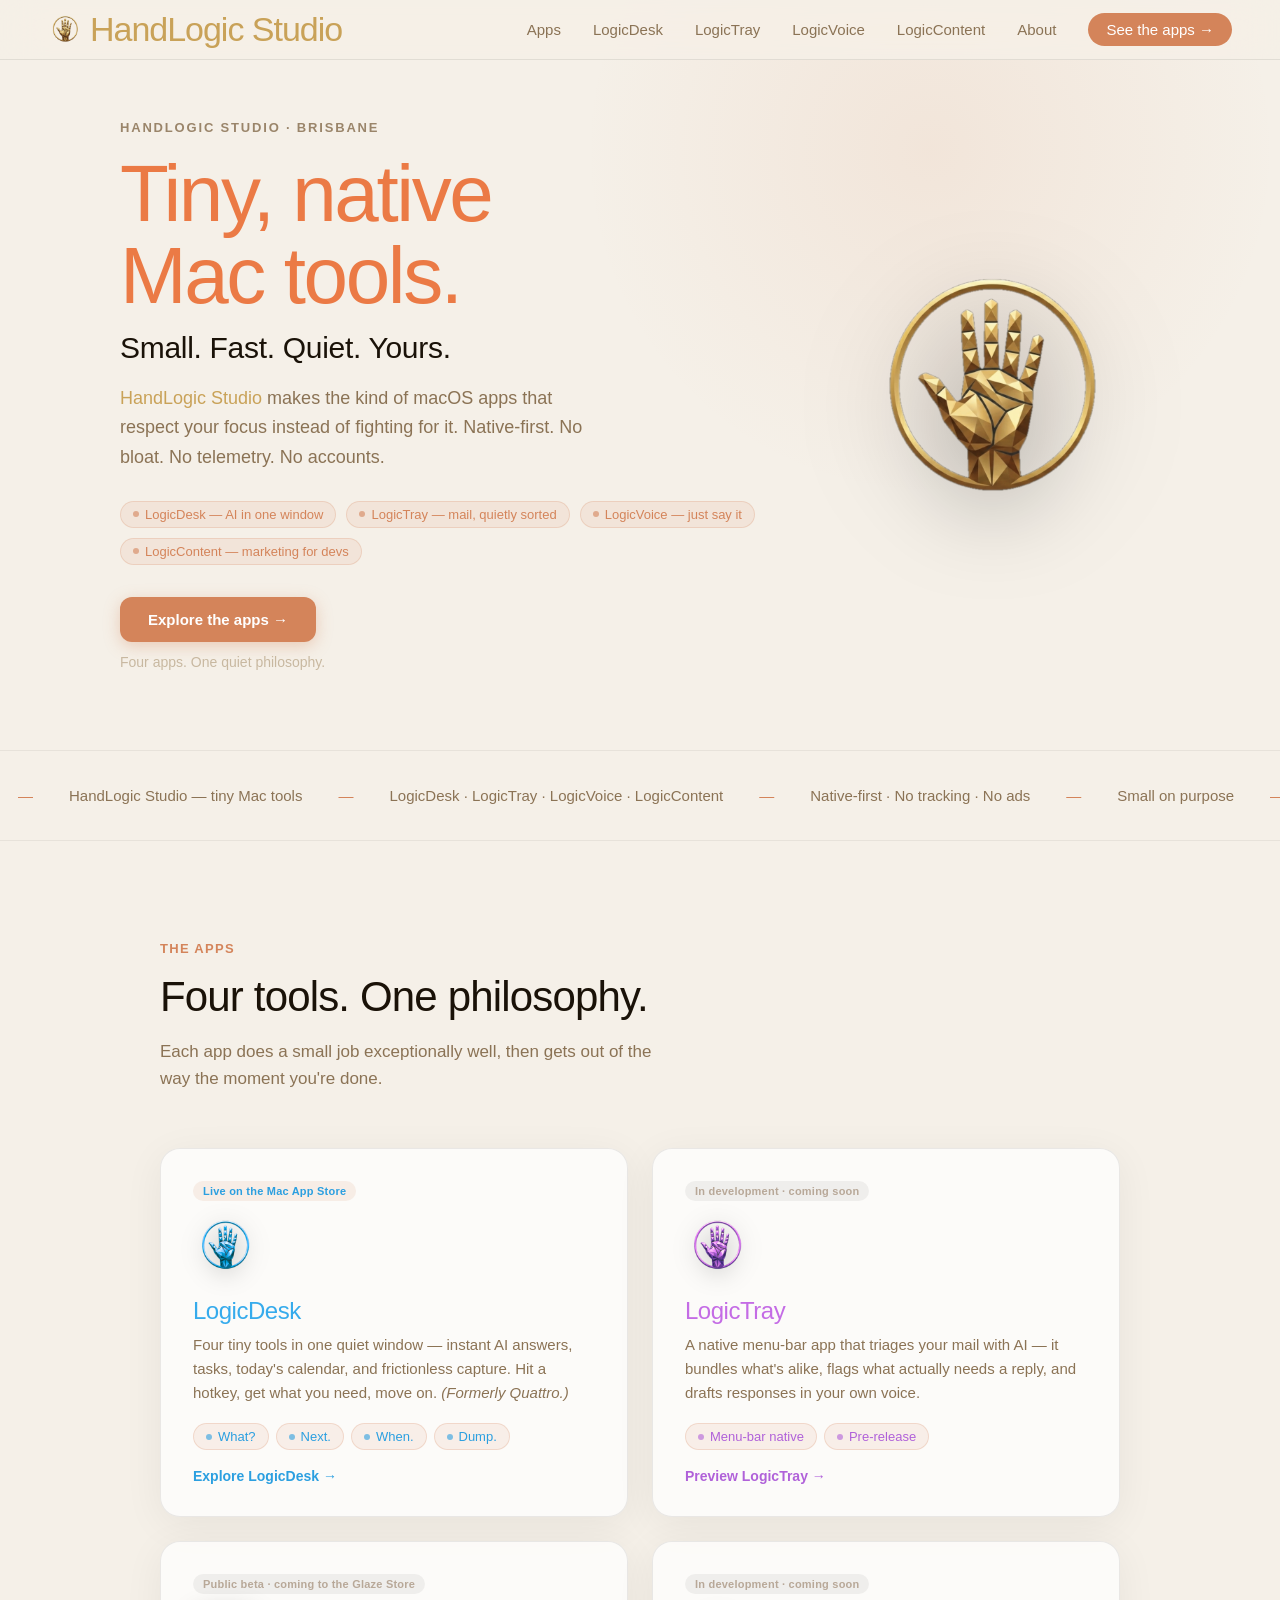
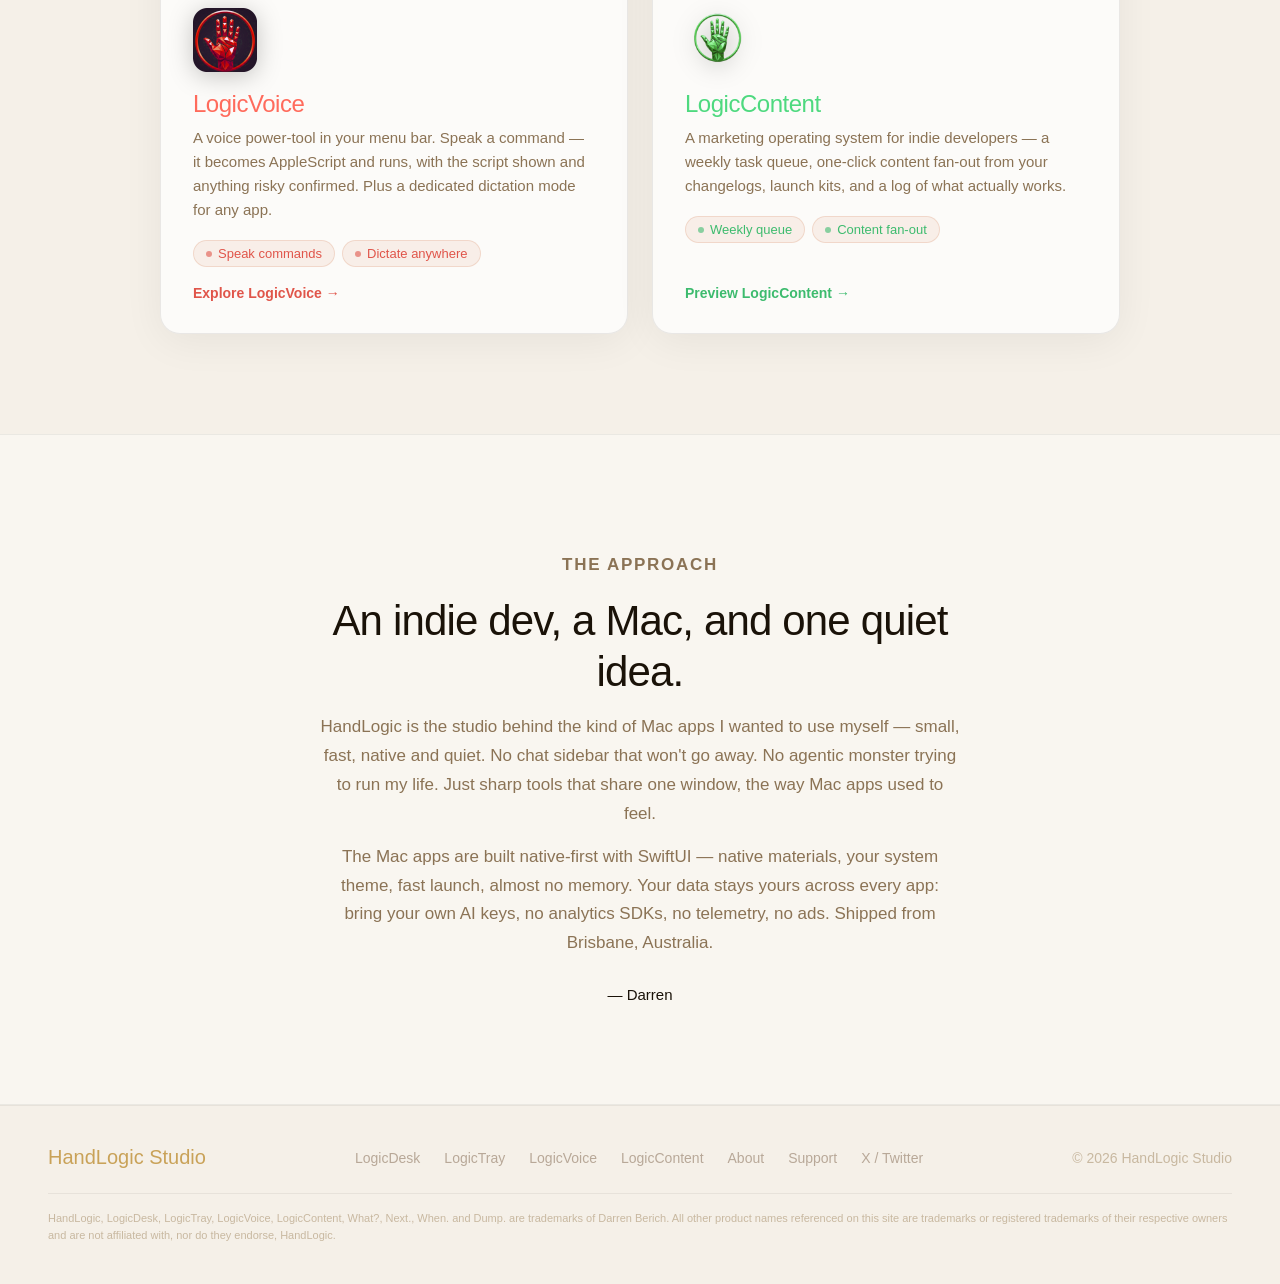
==== index.html @ b55beb1c "HandLogic site: four-app family (Desk, Tray, Voice, Content), OG images, GH Pages deploy files Based" ====
<!DOCTYPE html>
<html lang="en">
<head>
  <meta charset="UTF-8" />
  <meta name="viewport" content="width=device-width, initial-scale=1.0" />
  <title>HandLogic Studio — Tiny, native Mac tools that stay out of your way</title>
  <meta name="description" content="HandLogic Studio builds small, fast macOS tools. LogicDesk — instant AI answers, tasks, calendar and capture in one quiet window. LogicTray — AI mail triage in the menu bar. LogicVoice — voice control + dictation. LogicContent — marketing for indie devs. Made by an indie dev in Brisbane." />
  <meta property="og:type" content="website" />
  <meta property="og:title" content="HandLogic Studio — Tiny, native Mac tools" />
  <meta property="og:description" content="Small, fast macOS tools. LogicDesk, LogicTray, LogicVoice and LogicContent. Made by an indie dev in Brisbane." />
  <meta property="og:url" content="https://handlogic.io" />
  <meta property="og:image" content="https://handlogic.io/og.png" />
  <link rel="canonical" href="https://handlogic.io" />
  <link rel="icon" href="icons/handlogic-hand.png" />
  <link rel="stylesheet" href="handlogic.css" />
</head>
<body>

  <!-- ─── Nav ─────────────────────────────────────────────── -->
  <nav>
    <a href="index.html" class="nav-logo" style="font-weight:300;color:#C9A258;">
      <img src="icons/handlogic-hand.png" alt="" width="34" height="34" style="display:block;flex-shrink:0;" />
      HandLogic Studio
    </a>
    <ul class="nav-links">
      <li><a href="#apps">Apps</a></li>
      <li><a href="logicdesk.html">LogicDesk</a></li>
      <li><a href="logictray.html">LogicTray</a></li>
      <li><a href="logicvoice.html">LogicVoice</a></li>
      <li><a href="logiccontent.html">LogicContent</a></li>
      <li><a href="#about">About</a></li>
      <li><a href="#apps" class="nav-cta">See the apps →</a></li>
    </ul>
  </nav>

  <!-- ─── Hero ─────────────────────────────────────────────── -->
  <section class="hero">
    <div class="hero-inner">
      <div class="hero-text">
        <p class="hero-eyebrow">HandLogic Studio · Brisbane</p>
        <h1>Tiny, native<br/>Mac tools.</h1>
        <p class="hero-sub">Small. Fast. Quiet. Yours.</p>
        <p class="hero-desc"><strong style="font-weight:500;color:#C9A258">HandLogic Studio</strong> makes the kind of macOS apps that respect your focus instead of fighting for it. Native-first. No bloat. No telemetry. No accounts.</p>

        <div class="hero-tools">
          <span class="tool-pill"><span class="tool-pill-dot"></span>LogicDesk — AI in one window</span>
          <span class="tool-pill"><span class="tool-pill-dot"></span>LogicTray — mail, quietly sorted</span>
          <span class="tool-pill"><span class="tool-pill-dot"></span>LogicVoice — just say it</span>
          <span class="tool-pill"><span class="tool-pill-dot"></span>LogicContent — marketing for devs</span>
        </div>

        <div class="hero-actions">
          <a href="#apps" class="btn-primary">Explore the apps →</a>
        </div>
        <p class="price-note">Four apps. One quiet philosophy.</p>
      </div>

      <div class="hero-right">
        <img src="icons/handlogic-hand.png" alt="HandLogic mark" class="hero-mark" />
      </div>
    </div>
  </section>

  <!-- ─── Tagline Strip ─────────────────────────────────────── -->
  <div class="tagline-strip">
    <div class="tagline-track" id="tagline-track"></div>
  </div>

  <!-- ─── Apps ──────────────────────────────────────────────── -->
  <section id="apps">
    <div class="container">
      <p class="section-label fade-up">The apps</p>
      <h2 class="section-heading fade-up">Four tools. One philosophy.</h2>
      <p class="section-sub fade-up">Each app does a small job exceptionally well, then gets out of the way the moment you're done.</p>

      <div class="apps-grid fade-up">

        <a href="logicdesk.html" class="app-card" style="--accent:#2B9FE0;--accent-hover:#1E86C8;--accent-bright:#36ABEC;">
          <span class="app-status">Live on the Mac App Store</span>
          <img src="icons/logicdesk-hand.png" alt="LogicDesk" class="app-ico" />
          <h3>LogicDesk</h3>
          <p>Four tiny tools in one quiet window — instant AI answers, tasks, today's calendar, and frictionless capture. Hit a hotkey, get what you need, move on. <em>(Formerly Quattro.)</em></p>
          <div class="app-tools">
            <span class="tool-pill"><span class="tool-pill-dot"></span>What?</span>
            <span class="tool-pill"><span class="tool-pill-dot"></span>Next.</span>
            <span class="tool-pill"><span class="tool-pill-dot"></span>When.</span>
            <span class="tool-pill"><span class="tool-pill-dot"></span>Dump.</span>
          </div>
          <span class="app-go">Explore LogicDesk →</span>
        </a>

        <a href="logictray.html" class="app-card" style="--accent:#B061D9;--accent-hover:#9A4FC0;--accent-bright:#C46CE5;">
          <span class="app-status soon">In development · coming soon</span>
          <img src="icons/logictray-hand.png" alt="LogicTray" class="app-ico" />
          <h3>LogicTray</h3>
          <p>A native menu-bar app that triages your mail with AI — it bundles what's alike, flags what actually needs a reply, and drafts responses in your own voice.</p>
          <div class="app-tools">
            <span class="tool-pill"><span class="tool-pill-dot"></span>Menu-bar native</span>
            <span class="tool-pill"><span class="tool-pill-dot"></span>Pre-release</span>
          </div>
          <span class="app-go">Preview LogicTray →</span>
        </a>

        <a href="logicvoice.html" class="app-card" style="--accent:#E0554A;--accent-hover:#C0392E;--accent-bright:#FF6B5C;">
          <span class="app-status soon">Public beta · coming to the Glaze Store</span>
          <img src="icons/logicvoice-hand.png" alt="LogicVoice" class="app-ico" />
          <h3>LogicVoice</h3>
          <p>A voice power-tool in your menu bar. Speak a command — it becomes AppleScript and runs, with the script shown and anything risky confirmed. Plus a dedicated dictation mode for any app.</p>
          <div class="app-tools">
            <span class="tool-pill"><span class="tool-pill-dot"></span>Speak commands</span>
            <span class="tool-pill"><span class="tool-pill-dot"></span>Dictate anywhere</span>
          </div>
          <span class="app-go">Explore LogicVoice →</span>
        </a>

        <a href="logiccontent.html" class="app-card" style="--accent:#3DBB6E;--accent-hover:#2FA05C;--accent-bright:#4ED97F;">
          <span class="app-status soon">In development · coming soon</span>
          <img src="icons/logiccontent-hand.png" alt="LogicContent" class="app-ico" />
          <h3>LogicContent</h3>
          <p>A marketing operating system for indie developers — a weekly task queue, one-click content fan-out from your changelogs, launch kits, and a log of what actually works.</p>
          <div class="app-tools">
            <span class="tool-pill"><span class="tool-pill-dot"></span>Weekly queue</span>
            <span class="tool-pill"><span class="tool-pill-dot"></span>Content fan-out</span>
          </div>
          <span class="app-go">Preview LogicContent →</span>
        </a>

      </div>
    </div>
  </section>

  <!-- ─── About ──────────────────────────────────────────────── -->
  <section class="about-section" id="about">
    <div class="container">
      <div class="about-inner">
        <p class="section-label fade-up">The approach</p>
        <h2 class="section-heading fade-up">An indie dev, a Mac, and one quiet idea.</h2>
        <p class="fade-up">HandLogic is the studio behind the kind of Mac apps I wanted to use myself — small, fast, native and quiet. No chat sidebar that won't go away. No agentic monster trying to run my life. Just sharp tools that share one window, the way Mac apps used to feel.</p>
        <p class="fade-up">The Mac apps are built native-first with SwiftUI — native materials, your system theme, fast launch, almost no memory. Your data stays yours across every app: bring your own AI keys, no analytics SDKs, no telemetry, no ads. Shipped from Brisbane, Australia.</p>
        <div class="about-signature fade-up"><span>— Darren</span></div>
      </div>
    </div>
  </section>

  <!-- ─── Footer ─────────────────────────────────────────────── -->
  <footer>
    <a href="index.html" class="footer-logo" style="color:#C9A258;">HandLogic Studio</a>
    <ul class="footer-links">
      <li><a href="logicdesk.html">LogicDesk</a></li>
      <li><a href="logictray.html">LogicTray</a></li>
      <li><a href="logicvoice.html">LogicVoice</a></li>
      <li><a href="logiccontent.html">LogicContent</a></li>
      <li><a href="#about">About</a></li>
      <li><a href="mailto:hello@handlogic.io">Support</a></li>
      <li><a href="https://x.com/HandLogic">X / Twitter</a></li>
    </ul>
    <p class="footer-copy">© 2026 HandLogic Studio</p>
    <p class="footer-trademark">
      HandLogic, LogicDesk, LogicTray, LogicVoice, LogicContent, What?, Next., When. and Dump. are trademarks of Darren Berich.
      All other product names referenced on this site are trademarks or registered trademarks of their respective owners and are not affiliated with, nor do they endorse, HandLogic.
    </p>
  </footer>

  <script>
    // Marquee strip
    const stripItems = [
      "HandLogic Studio — tiny Mac tools",
      "LogicDesk · LogicTray · LogicVoice · LogicContent",
      "Native-first · No tracking · No ads",
      "Small on purpose",
      "Built quiet, in Brisbane",
      "Respect your focus",
    ];
    const track = document.getElementById('tagline-track');
    [...stripItems, ...stripItems].forEach(t => {
      const span = document.createElement('span');
      span.className = 'tagline-item';
      span.innerHTML = `<span>—</span>${t}`;
      track.appendChild(span);
    });
    // Scroll fade-in
    const observer = new IntersectionObserver((entries) => {
      entries.forEach((entry, i) => {
        if (entry.isIntersecting) {
          setTimeout(() => entry.target.classList.add('visible'), i * 80);
          observer.unobserve(entry.target);
        }
      });
    }, { threshold: 0.1 });
    document.querySelectorAll('.fade-up:not(.visible)').forEach(el => observer.observe(el));
  </script>

</body>
</html>
---- handlogic.css ----
/* ─── Reset ─────────────────────────────────────────── */
    *, *::before, *::after { box-sizing: border-box; margin: 0; padding: 0; }
    html { scroll-behavior: smooth; }

    /* ─── Tokens ─────────────────────────────────────────── */
    :root {
      --accent:        #D4845A;
      --accent-hover:  #C0724A;
      --accent-bright: #EB7A45;
      --primary:       #1A1208;
      --secondary:     #8B7355;
      --muted:         #B8A898;
      --placeholder:   #C8B8A0;
      --bg:            #F5F0E8;
      --surface:       rgba(255,255,255,0.72);
      --input-surface: rgba(255,255,255,0.55);
      --divider:       rgba(0,0,0,0.06);
      --border:        rgba(0,0,0,0.08);
      --window-shadow: 0 32px 80px rgba(0,0,0,0.22), 0 8px 24px rgba(0,0,0,0.12);
    }

    /* ─── Base ────────────────────────────────────────────── */
    body {
      font-family: -apple-system, BlinkMacSystemFont, "SF Pro Text", "Helvetica Neue", sans-serif;
      background: var(--bg);
      color: var(--primary);
      min-height: 100vh;
      -webkit-font-smoothing: antialiased;
    }

    /* ─── Nav ─────────────────────────────────────────────── */
    nav {
      position: fixed;
      top: 0; left: 0; right: 0;
      z-index: 100;
      display: flex;
      align-items: center;
      justify-content: space-between;
      padding: 0 48px;
      height: 60px;
      background: rgba(245,240,232,0.88);
      backdrop-filter: blur(20px) saturate(180%);
      -webkit-backdrop-filter: blur(20px) saturate(180%);
      border-bottom: 1px solid var(--border);
    }

    .nav-logo {
      display: flex;
      align-items: center;
      gap: 8px;
      font-size: 34px;
      font-weight: 100;
      color: var(--accent-bright);
      letter-spacing: -0.03em;
      text-decoration: none;
    }

    .nav-links {
      display: flex;
      gap: 32px;
      list-style: none;
      align-items: center;
    }

    .nav-links a {
      font-size: 15px;
      color: var(--secondary);
      text-decoration: none;
      transition: color 0.2s;
    }
    .nav-links a:hover { color: var(--primary); }

    .nav-cta {
      background: var(--accent);
      color: #fff !important;
      padding: 8px 18px;
      border-radius: 20px;
      font-weight: 500;
      transition: background 0.2s !important;
    }
    .nav-cta:hover { background: var(--accent-hover) !important; color: #fff !important; }

    /* ─── Hero ────────────────────────────────────────────── */
    .hero {
      display: flex;
      align-items: center;
      justify-content: center;
      padding: 120px 48px 80px;
      position: relative;
      overflow: hidden;
    }

    .hero::before {
      content: '';
      position: absolute;
      top: -200px; right: 0;
      width: 700px; height: 700px;
      background: radial-gradient(ellipse at center, rgba(212,132,90,0.1) 0%, transparent 70%);
      pointer-events: none;
    }

    .hero-inner {
      display: grid;
      grid-template-columns: 1fr 340px;
      gap: 64px;
      align-items: center;
      max-width: 1040px;
      width: 100%;
      margin: 0 auto;
    }

    .hero-text {
      display: flex;
      flex-direction: column;
      align-items: flex-start;
      text-align: left;
    }

    .hero-eyebrow {
      font-size: 13px;
      font-weight: 600;
      letter-spacing: 0.14em;
      text-transform: uppercase;
      color: var(--secondary);
      margin-bottom: 18px;
      opacity: 0.85;
    }
    .for-mac { color: var(--primary); font-weight: 300; }

    .hero h1 {
      font-size: clamp(44px, 6.5vw, 80px);
      font-weight: 300;
      color: var(--accent-bright);
      letter-spacing: -0.03em;
      line-height: 1.02;
      margin-bottom: 14px;
    }

    .hero-sub {
      font-size: clamp(20px, 2.6vw, 30px);
      font-weight: 400;
      color: var(--primary);
      letter-spacing: -0.01em;
      line-height: 1.18;
      margin-bottom: 18px;
    }

    .hero-desc {
      font-size: clamp(16px, 1.6vw, 18px);
      font-weight: 400;
      color: var(--secondary);
      line-height: 1.65;
      margin-bottom: 28px;
      max-width: 480px;
    }

    .hero-tools {
      display: flex;
      gap: 10px;
      flex-wrap: wrap;
      margin-bottom: 32px;
    }

    .tool-pill {
      display: inline-flex;
      align-items: center;
      gap: 6px;
      font-size: 13px;
      font-weight: 500;
      color: var(--accent);
      background: rgba(212,132,90,0.1);
      border: 1px solid rgba(212,132,90,0.22);
      border-radius: 20px;
      padding: 5px 12px;
    }

    .tool-pill-dot {
      width: 6px; height: 6px;
      border-radius: 50%;
      background: var(--accent);
      opacity: 0.6;
    }

    .launch-badge {
      display: inline-flex;
      align-items: center;
      gap: 6px;
      font-size: 13px;
      font-weight: 600;
      color: var(--accent);
      background: rgba(212,132,90,0.12);
      border: 1px solid rgba(212,132,90,0.3);
      border-radius: 20px;
      padding: 5px 14px;
      margin-bottom: 16px;
      letter-spacing: 0.01em;
    }

    .launch-badge-dot {
      width: 7px; height: 7px;
      border-radius: 50%;
      background: var(--accent);
      animation: pulse-dot 1.8s ease-in-out infinite;
    }

    @keyframes pulse-dot {
      0%, 100% { opacity: 1; transform: scale(1); }
      50%       { opacity: 0.45; transform: scale(0.75); }
    }

    .hero-actions {
      display: flex;
      gap: 16px;
      align-items: center;
      flex-wrap: wrap;
      margin-bottom: 12px;
    }

    .btn-primary {
      display: inline-flex;
      align-items: center;
      gap: 8px;
      background: var(--accent);
      color: #fff;
      padding: 14px 28px;
      border-radius: 12px;
      font-size: 15px;
      font-weight: 600;
      text-decoration: none;
      box-shadow: 0 4px 16px rgba(212,132,90,0.35);
      transition: background 0.2s, transform 0.15s, box-shadow 0.2s;
    }
    .btn-primary:hover {
      background: var(--accent-hover);
      transform: translateY(-1px);
      box-shadow: 0 6px 24px rgba(212,132,90,0.45);
    }
    .btn-primary:active { transform: translateY(0); }

    .price-note {
      font-size: 14px;
      color: var(--placeholder);
    }

    /* ─── Hero right: app sidebar mockup ─────────────────── */
    .hero-right {
      display: flex;
      flex-direction: column;
      align-items: center;
    }

    /* ─── Sidebar mockup (hero) ───────────────────────────── */
    .app-sidebar {
      width: 320px;
      height: 460px;
      background: rgba(245,240,232,0.95);
      border-radius: 14px;
      box-shadow: var(--window-shadow), inset 0 0 0 0.5px rgba(255,255,255,0.6);
      overflow: hidden;
      display: flex;
      flex-direction: column;
      font-size: 13px;
      position: relative;
    }

    .sidebar-titlebar {
      display: flex;
      align-items: center;
      gap: 6px;
      padding: 10px 12px 6px;
      flex-shrink: 0;
    }

    .tl { width: 10px; height: 10px; border-radius: 50%; }
    .tl-r { background: #FF5F56; }
    .tl-y { background: #FFBD2E; }
    .tl-g { background: #27C93F; }

    /* What panel in sidebar */
    .sidebar-what {
      padding: 6px 12px 8px;
      flex-shrink: 0;
      border-bottom: 1px solid var(--divider);
    }
    .sw-question {
      font-size: 11px;
      font-style: italic;
      color: var(--accent);
      margin-bottom: 5px;
    }
    .sw-answer {
      font-size: 12px;
      color: var(--primary);
      line-height: 1.5;
      display: -webkit-box;
      -webkit-line-clamp: 3;
      -webkit-box-orient: vertical;
      overflow: hidden;
    }
    .sw-input {
      display: flex;
      align-items: center;
      gap: 6px;
      margin-top: 7px;
      background: rgba(255,255,255,0.65);
      border: 1px solid var(--border);
      border-radius: 8px;
      padding: 5px 8px;
    }
    .sw-input-icon {
      width: 18px; height: 18px;
      border-radius: 50%;
      background: rgba(212,132,90,0.15);
      display: flex; align-items: center; justify-content: center;
      flex-shrink: 0;
      font-size: 9px;
      color: var(--accent);
    }
    .sw-input-text { font-size: 12px; color: var(--placeholder); flex: 1; }
    .sw-shortcuts {
      display: flex; justify-content: space-between;
      padding: 4px 0 0;
      font-size: 10px; color: var(--muted);
    }
    .sc-key {
      background: rgba(255,255,255,0.7);
      border: 1px solid var(--border);
      border-radius: 3px;
      padding: 0 3px;
      font-size: 9px;
      color: var(--secondary);
    }

    /* Next panel */
    .sidebar-next {
      padding: 7px 12px 7px;
      flex-shrink: 0;
      border-bottom: 1px solid var(--divider);
    }
    .panel-label {
      font-size: 13px;
      font-weight: 500;
      color: var(--accent);
      margin-bottom: 5px;
    }
    .task-item {
      display: flex;
      align-items: center;
      gap: 7px;
      font-size: 12px;
      color: var(--secondary);
      padding: 2px 0;
    }
    .task-check {
      width: 13px; height: 13px;
      border: 1px solid rgba(0,0,0,0.18);
      border-radius: 3px;
      flex-shrink: 0;
      background: rgba(255,255,255,0.7);
    }
    .task-check.done {
      background: var(--accent);
      border-color: var(--accent);
    }
    .panel-footer {
      font-size: 10px;
      color: var(--muted);
      margin-top: 4px;
      display: flex;
      justify-content: space-between;
    }

    /* When panel */
    .sidebar-when {
      padding: 7px 12px 7px;
      flex-shrink: 0;
      border-bottom: 1px solid var(--divider);
    }
    .when-date { font-size: 11px; color: var(--muted); margin-bottom: 5px; }
    .event-item {
      display: flex;
      gap: 8px;
      align-items: flex-start;
      font-size: 12px;
    }
    .event-time { color: var(--muted); font-size: 11px; flex-shrink: 0; padding-top: 1px; }
    .event-bar { width: 2px; background: var(--accent); border-radius: 2px; flex-shrink: 0; align-self: stretch; }
    .event-title { color: var(--primary); }

    /* Dump panel */
    .sidebar-dump {
      padding: 7px 12px 7px;
      flex: 1;
      display: flex;
      flex-direction: column;
    }
    .dump-content {
      font-size: 12px;
      color: var(--secondary);
      line-height: 1.5;
      flex: 1;
    }
    .dump-input {
      display: flex;
      align-items: center;
      gap: 6px;
      margin-top: 6px;
      background: rgba(255,255,255,0.5);
      border: 1px solid var(--border);
      border-radius: 8px;
      padding: 5px 8px;
    }
    .dump-input-text { font-size: 12px; color: var(--placeholder); flex: 1; }

    /* ─── Tagline strip ───────────────────────────────────── */
    .tagline-strip {
      padding: 36px 0;
      overflow: hidden;
      border-top: 1px solid var(--divider);
      border-bottom: 1px solid var(--divider);
      background: transparent;
    }

    .tagline-track {
      display: flex;
      gap: 0;
      animation: marquee 32s linear infinite;
      width: max-content;
    }
    .tagline-track:hover { animation-play-state: paused; }

    @keyframes marquee {
      from { transform: translateX(0); }
      to   { transform: translateX(-50%); }
    }

    .tagline-item {
      white-space: nowrap;
      padding: 0 18px;
      font-size: 15px;
      font-weight: 500;
      color: var(--secondary);
      display: flex;
      align-items: center;
      gap: 36px;
    }
    .tagline-item span { color: var(--accent); }

    /* ─── Multi-window showcase ───────────────────────────── */
    .showcase-section {
      padding: 100px 24px;
      background: rgba(255,255,255,0.3);
      border-top: 1px solid var(--divider);
      border-bottom: 1px solid var(--divider);
    }

    .showcase-inner {
      max-width: 1040px;
      margin: 0 auto;
    }

    .showcase-stage {
      position: relative;
      height: 700px;
      margin-top: 64px;
    }

    /* ── Sidebar (main window) ── */
    .w-sidebar {
      position: absolute;
      right: 0; top: 0;
      width: 270px;
      height: 680px;
      background: rgba(245,240,232,0.97);
      border-radius: 14px;
      box-shadow: var(--window-shadow), inset 0 0 0 0.5px rgba(255,255,255,0.6);
      overflow: hidden;
      display: flex;
      flex-direction: column;
      font-size: 13px;
    }

    .w-titlebar {
      display: flex;
      align-items: center;
      gap: 5px;
      padding: 9px 10px 5px;
      flex-shrink: 0;
    }
    .w-tl { width: 9px; height: 9px; border-radius: 50%; }
    .w-tl-r { background: #FF5F56; }
    .w-tl-y { background: #FFBD2E; }
    .w-tl-g { background: #27C93F; }

    /* Sidebar panels */
    .w-panel { padding: 6px 10px; border-bottom: 1px solid var(--divider); }
    .w-panel:last-child { border-bottom: none; flex: 1; }

    .w-panel-label { font-size: 12px; font-weight: 500; color: var(--accent); margin-bottom: 4px; }

    .w-q { font-size: 10px; font-style: italic; color: var(--accent); margin-bottom: 3px; }
    .w-a { font-size: 10.5px; color: var(--primary); line-height: 1.45;
      display: -webkit-box; -webkit-line-clamp: 3; -webkit-box-orient: vertical; overflow: hidden; }

    .w-input {
      display: flex; align-items: center; gap: 5px;
      margin-top: 5px;
      background: rgba(255,255,255,0.65);
      border: 1px solid var(--border);
      border-radius: 7px;
      padding: 4px 7px;
    }
    .w-input-icon {
      width: 15px; height: 15px; border-radius: 50%;
      background: rgba(212,132,90,0.15);
      display: flex; align-items: center; justify-content: center;
      font-size: 8px; color: var(--accent); flex-shrink: 0;
    }
    .w-input-ph { font-size: 10px; color: var(--placeholder); }
    .w-shortcuts { display: flex; justify-content: space-between; padding-top: 3px; font-size: 9px; color: var(--muted); }
    .w-sc { background: rgba(255,255,255,0.7); border: 1px solid var(--border); border-radius: 2px; padding: 0 3px; font-size: 8px; color: var(--secondary); }

    .w-task { display: flex; align-items: center; gap: 6px; padding: 2px 0; font-size: 10.5px; color: var(--secondary); }
    .w-chk { width: 11px; height: 11px; border: 1px solid rgba(0,0,0,0.18); border-radius: 2px; background: rgba(255,255,255,0.7); flex-shrink: 0; }

    .w-event { display: flex; gap: 6px; align-items: flex-start; }
    .w-etime { font-size: 9.5px; color: var(--muted); flex-shrink: 0; padding-top: 1px; }
    .w-ebar { width: 2px; background: var(--accent); border-radius: 2px; flex-shrink: 0; align-self: stretch; }
    .w-etitle { font-size: 10.5px; color: var(--primary); }
    .w-when-date { font-size: 10px; color: var(--muted); margin-bottom: 4px; }
    .w-panel-footer { display: flex; justify-content: space-between; font-size: 9px; color: var(--muted); margin-top: 4px; }

    .w-dump-content { font-size: 10.5px; color: var(--secondary); line-height: 1.5; }
    .w-dump-input {
      display: flex; align-items: center;
      margin-top: 5px; padding: 4px 7px;
      background: rgba(255,255,255,0.5);
      border: 1px solid var(--border); border-radius: 7px;
    }
    .w-dump-ph { font-size: 10px; color: var(--placeholder); }

    /* ── Sidebar: brand header + panel chrome (latest app) ── */
    .w-brand { display: flex; align-items: center; gap: 11px; padding: 2px 12px 12px; }
    .w-mic {
      width: 40px; height: 40px; border-radius: 50%;
      border: 1px solid rgba(212,132,90,0.5);
      background: rgba(212,132,90,0.06);
      display: flex; align-items: center; justify-content: center;
      font-size: 16px; color: var(--accent); flex-shrink: 0;
    }
    .w-brand-row { display: flex; align-items: center; gap: 7px; }
    .w-brand-name { font-size: 23px; font-weight: 300; color: var(--accent); letter-spacing: -0.01em; }
    .w-pro {
      font-size: 9px; font-weight: 700; color: #fff; background: var(--accent);
      padding: 2px 7px; border-radius: 999px; letter-spacing: 0.04em;
    }
    .w-brand-sub { font-size: 11px; color: var(--secondary); margin-top: 2px; }

    .w-panel-head { display: flex; align-items: center; justify-content: space-between; margin-bottom: 6px; }
    .w-panel-meta { font-size: 9.5px; color: var(--muted); display: flex; align-items: center; gap: 6px; }
    .w-nx-item { font-size: 11.5px; color: var(--primary); padding: 3px 0; }

    .w-pill {
      display: flex; align-items: center; justify-content: space-between;
      margin-top: 8px;
      background: rgba(255,255,255,0.6);
      border: 1px solid var(--border); border-radius: 9px;
      padding: 7px 8px 7px 11px;
    }
    .w-pill-ph { font-size: 11.5px; color: var(--placeholder); }
    .w-pill-add {
      width: 18px; height: 18px; border-radius: 50%;
      background: rgba(0,0,0,0.06); color: var(--muted);
      display: flex; align-items: center; justify-content: center; font-size: 12px;
    }
    .w-foot-icons { display: flex; align-items: center; gap: 9px; font-size: 12px; color: var(--muted); }
    .w-esub { font-size: 10px; color: var(--muted); margin-top: 2px; }
    .w-ebar-p { background: #B061D9; }

    /* ── Answer popup ── */
    .w-answer {
      position: absolute;
      left: 0; top: 0;
      width: 360px;
      z-index: 1;
      background: rgba(245,240,232,0.97);
      border-radius: 12px;
      box-shadow: var(--window-shadow), inset 0 0 0 0.5px rgba(255,255,255,0.6);
      overflow: hidden;
      display: flex;
      flex-direction: column;
    }

    .w-answer-header {
      display: flex;
      align-items: center;
      gap: 6px;
      padding: 10px 12px 7px;
      border-bottom: 1px solid var(--divider);
    }
    .w-answer-title { font-size: 14px; font-weight: 300; color: var(--accent); flex: 1; }
    .w-icon-btn {
      width: 18px; height: 18px;
      border-radius: 50%;
      background: rgba(200,184,160,0.25);
      display: flex; align-items: center; justify-content: center;
      font-size: 8px; color: var(--secondary);
    }

    .w-answer-body { padding: 12px 14px; }
    .w-answer-q { font-size: 12px; font-style: italic; color: var(--accent); margin-bottom: 9px; }
    .w-answer-text {
      font-size: 13px; color: var(--primary); line-height: 1.6;
      display: -webkit-box; -webkit-line-clamp: 6; -webkit-box-orient: vertical; overflow: hidden;
    }

    .w-answer-actions {
      display: flex; gap: 6px;
      padding: 10px 14px 12px;
      border-top: 1px solid var(--divider);
    }
    .w-action-btn {
      flex: 1;
      display: flex; align-items: center; justify-content: center; gap: 4px;
      font-size: 11.5px; color: var(--secondary);
      padding: 5px 8px;
      background: rgba(255,255,255,0.55);
      border: 1px solid rgba(0,0,0,0.06);
      border-radius: 6px;
    }

    /* ── Dump popup ── */
    .w-dump {
      position: absolute;
      left: 310px; bottom: 0;
      width: 420px;
      z-index: 5;
      background: rgba(245,240,232,0.99);
      border-radius: 14px;
      box-shadow: var(--window-shadow), inset 0 0 0 0.5px rgba(255,255,255,0.6);
      overflow: hidden;
    }
    .w-dump-header {
      display: flex; align-items: center; justify-content: space-between;
      padding: 13px 16px 9px;
      border-bottom: 1px solid var(--divider);
    }
    .w-dump-title { font-size: 17px; font-weight: 300; color: var(--accent); }
    .w-dump-hdr-icons { display: flex; gap: 6px; }

    .w-dump-form { padding: 14px 16px; display: flex; flex-direction: column; gap: 9px; }
    .w-dump-field-label { font-size: 12px; color: var(--muted); margin-bottom: 3px; }
    .w-dump-field {
      font-size: 14px; color: var(--primary);
      background: rgba(255,255,255,0.65); border: 1px solid var(--border);
      border-radius: 7px; padding: 7px 10px;
    }
    .w-dump-detail {
      font-size: 14px; color: var(--placeholder);
      background: rgba(255,255,255,0.65); border: 1px solid var(--border);
      border-radius: 7px; padding: 7px 10px;
      height: 64px;
    }
    .w-dump-form-actions {
      display: flex; gap: 6px;
      padding: 8px 12px;
      border-top: 1px solid var(--divider);
      justify-content: flex-end;
    }
    .w-dump-form-footer {
      display: flex; align-items: center; justify-content: space-between;
      padding: 10px 16px 13px;
    }
    .w-dump-cancel { font-size: 12.5px; color: var(--muted); }
    .w-dump-save {
      font-size: 12.5px; font-weight: 600; color: #fff;
      background: var(--accent); border-radius: 7px;
      padding: 6px 18px;
    }

    /* Unified card: Lives-in toggle + attachment sections */
    .w-seg { display: inline-flex; gap: 5px; }
    .w-seg-opt {
      font-size: 12px; color: var(--secondary);
      background: rgba(255,255,255,0.55);
      border: 1px solid var(--border);
      padding: 4px 14px; border-radius: 6px;
    }
    .w-seg-opt.active { background: #0A84FF; color: #fff; border-color: #0A84FF; font-weight: 500; }
    .w-help { font-size: 11px; color: var(--placeholder); margin: 1px 0 5px; line-height: 1.35; }
    .w-sec-head { display: flex; align-items: center; justify-content: space-between; margin-bottom: 5px; }
    .w-sec-btn {
      font-size: 11px; color: var(--secondary);
      background: rgba(255,255,255,0.7);
      border: 1px solid var(--border); border-radius: 6px;
      padding: 3px 10px;
    }
    .w-link-row { display: flex; align-items: center; gap: 8px; }
    .w-link-input {
      flex: 1; font-size: 12.5px; color: var(--placeholder);
      background: rgba(255,255,255,0.65); border: 1px solid var(--border);
      border-radius: 7px; padding: 7px 10px;
    }
    .w-plus-btn {
      width: 22px; height: 22px; border-radius: 50%;
      background: rgba(212,132,90,0.25); color: var(--accent);
      display: flex; align-items: center; justify-content: center;
      font-size: 14px; flex-shrink: 0;
    }
    .w-dropzone {
      font-size: 11.5px; color: var(--placeholder); text-align: center;
      background: rgba(255,255,255,0.5); border: 1px solid var(--border);
      border-radius: 7px; padding: 13px 8px;
    }
    .w-dump-actions-row { display: flex; gap: 8px; padding: 10px 16px 0; }

    /* ── When popup ── */
    .w-when {
      position: absolute;
      left: 310px; bottom: 0;
      width: 380px;
      background: rgba(245,240,232,0.97);
      border-radius: 12px;
      box-shadow: var(--window-shadow), inset 0 0 0 0.5px rgba(255,255,255,0.6);
      overflow: hidden;
    }
    .w-when-header {
      display: flex; align-items: center; justify-content: space-between;
      padding: 10px 12px 7px;
      border-bottom: 1px solid var(--divider);
    }
    .w-when-title { font-size: 14px; font-weight: 300; color: var(--accent); }
    .w-when-tabs { display: flex; gap: 2px; }
    .w-tab {
      font-size: 10px; padding: 3px 8px; border-radius: 12px;
      color: var(--secondary);
    }
    .w-tab.active { background: var(--accent); color: #fff; font-weight: 500; }
    .w-when-icons { display: flex; gap: 5px; }

    .w-cal { padding: 8px 12px; }
    .w-cal-header { display: flex; align-items: center; justify-content: space-between; margin-bottom: 7px; }
    .w-cal-month { font-size: 12px; font-weight: 500; color: var(--primary); }
    .w-cal-nav { font-size: 10px; color: var(--muted); }
    .w-cal-grid { display: grid; grid-template-columns: repeat(7, 1fr); gap: 2px; }
    .w-cal-day-name { font-size: 9px; color: var(--muted); text-align: center; padding: 2px 0; }
    .w-cal-day {
      font-size: 10px; text-align: center; padding: 3px;
      color: var(--secondary); border-radius: 50%;
      width: 22px; height: 22px; display: flex; align-items: center; justify-content: center;
      margin: 0 auto;
    }
    .w-cal-day.today { background: var(--accent); color: #fff; font-weight: 600; }
    .w-cal-day.empty { color: transparent; }

    .w-when-events { padding: 6px 12px 10px; border-top: 1px solid var(--divider); }
    .w-when-event-date { font-size: 10px; color: var(--accent); font-weight: 500; margin-bottom: 5px; }
    .w-when-event-row { display: flex; gap: 7px; align-items: flex-start; margin-bottom: 4px; }
    .w-when-event-time { font-size: 10px; color: var(--muted); flex-shrink: 0; }
    .w-when-event-bar { width: 2px; background: var(--accent); border-radius: 2px; flex-shrink: 0; align-self: stretch; }
    .w-when-event-name { font-size: 11px; color: var(--primary); }

    .w-when-tasks { padding: 6px 12px 10px; border-top: 1px solid var(--divider); }
    .w-when-tasks-label { font-size: 11px; font-weight: 500; color: var(--accent); margin-bottom: 5px; }
    .w-when-task { display: flex; align-items: center; gap: 6px; font-size: 10.5px; color: var(--secondary); padding: 2px 0; }
    .w-when-chk { width: 10px; height: 10px; border: 1px solid rgba(0,0,0,0.18); border-radius: 2px; background: rgba(255,255,255,0.7); flex-shrink: 0; }

    /* ─── Section base ────────────────────────────────────── */
    section {
      padding: 100px 24px;
    }

    .container {
      max-width: 960px;
      margin: 0 auto;
    }

    .section-label {
      font-size: 13px;
      font-weight: 600;
      letter-spacing: 0.1em;
      text-transform: uppercase;
      color: var(--accent);
      margin-bottom: 16px;
    }

    .section-heading {
      font-size: clamp(28px, 4vw, 42px);
      font-weight: 200;
      color: var(--primary);
      letter-spacing: -0.02em;
      line-height: 1.2;
      margin-bottom: 16px;
    }

    .section-sub {
      font-size: 17px;
      color: var(--secondary);
      line-height: 1.6;
      max-width: 520px;
    }

    /* ─── How it works ────────────────────────────────────── */
    .steps {
      display: grid;
      grid-template-columns: repeat(3, 1fr);
      gap: 40px;
      margin-top: 64px;
    }

    .step { display: flex; flex-direction: column; gap: 14px; }

    .step-number {
      width: 40px; height: 40px;
      border-radius: 12px;
      background: var(--surface);
      border: 1px solid var(--border);
      display: flex; align-items: center; justify-content: center;
      font-size: 16px; font-weight: 600;
      color: var(--accent);
      box-shadow: 0 2px 8px rgba(0,0,0,0.06);
    }

    .step h3 { font-size: 17px; font-weight: 600; color: var(--primary); line-height: 1.3; }
    .step p  { font-size: 16px; color: var(--secondary); line-height: 1.6; }

    /* ─── Features ────────────────────────────────────────── */
    .features-section {
      background: rgba(255,255,255,0.35);
      border-top: 1px solid var(--divider);
      border-bottom: 1px solid var(--divider);
    }

    .features-grid {
      display: grid;
      grid-template-columns: repeat(2, 1fr);
      gap: 2px;
      margin-top: 64px;
      border-radius: 16px;
      overflow: hidden;
      border: 1px solid var(--border);
    }

    .feature-card {
      background: var(--surface);
      padding: 32px;
      display: flex;
      flex-direction: column;
      gap: 12px;
      transition: background 0.2s;
    }
    .feature-card:hover { background: rgba(255,255,255,0.85); }

    .feature-icon {
      font-size: 22px;
      width: 44px; height: 44px;
      display: flex; align-items: center; justify-content: center;
      background: rgba(212,132,90,0.1);
      border-radius: 10px;
    }

    .feature-card h3 { font-size: 16px; font-weight: 600; color: var(--primary); }
    .feature-card p  { font-size: 15px; color: var(--secondary); line-height: 1.6; }

    /* ─── Pricing ─────────────────────────────────────────── */
    .pricing-section { text-align: center; }

    .pricing-card {
      display: inline-block;
      background: var(--surface);
      border: 1px solid var(--border);
      border-radius: 20px;
      padding: 48px 56px;
      margin-top: 48px;
      box-shadow: 0 8px 40px rgba(0,0,0,0.06);
      max-width: 420px;
      width: 100%;
    }

    .price-display {
      font-size: 52px;
      font-weight: 100;
      color: var(--accent-bright);
      letter-spacing: -0.03em;
      line-height: 1;
    }

    .price-period { font-size: 16px; color: var(--muted); margin-top: 4px; margin-bottom: 32px; }

    .price-features {
      list-style: none;
      text-align: left;
      margin-bottom: 36px;
      display: flex;
      flex-direction: column;
      gap: 12px;
    }

    .price-features li {
      display: flex;
      align-items: center;
      gap: 10px;
      font-size: 15px;
      color: var(--secondary);
    }

    .price-features li::before {
      content: '';
      width: 16px; height: 16px;
      flex-shrink: 0;
      background: url("data:image/svg+xml,%3Csvg xmlns='http://www.w3.org/2000/svg' viewBox='0 0 16 16'%3E%3Ccircle cx='8' cy='8' r='7.5' fill='none' stroke='%23D4845A' stroke-width='1'/%3E%3Cpath d='M5 8l2 2 4-4' stroke='%23D4845A' stroke-width='1.5' stroke-linecap='round' stroke-linejoin='round' fill='none'/%3E%3C/svg%3E") center/contain no-repeat;
    }

    .pricing-cta {
      display: block;
      background: var(--accent);
      color: #fff;
      padding: 14px 24px;
      border-radius: 12px;
      font-size: 15px;
      font-weight: 600;
      text-decoration: none;
      text-align: center;
      box-shadow: 0 4px 16px rgba(212,132,90,0.35);
      transition: background 0.2s, transform 0.15s;
    }
    .pricing-cta:hover { background: var(--accent-hover); transform: translateY(-1px); }

    .pricing-cancel { font-size: 13px; color: var(--placeholder); margin-top: 12px; }

    /* Two-tier pricing */
    .pricing-grid {
      display: flex;
      justify-content: center;
      align-items: stretch;
      gap: 20px;
      margin-top: 48px;
      flex-wrap: wrap;
    }
    .tier-card {
      background: var(--surface);
      border: 1px solid var(--border);
      border-radius: 20px;
      padding: 32px 32px;
      box-shadow: 0 8px 40px rgba(0,0,0,0.06);
      max-width: 350px;
      width: 100%;
      text-align: left;
      display: flex;
      flex-direction: column;
    }
    .tier-card.pro {
      border-color: rgba(212,132,90,0.5);
      border-width: 1.5px;
      box-shadow: 0 12px 48px rgba(212,132,90,0.18);
    }
    .tier-badge {
      align-self: flex-start;
      font-size: 11px;
      font-weight: 600;
      color: var(--accent);
      background: rgba(212,132,90,0.12);
      padding: 4px 10px;
      border-radius: 999px;
      margin-bottom: 16px;
    }
    .tier-card.pro .tier-badge { color: #fff; background: var(--accent); }
    .tier-name { font-size: 16px; font-weight: 600; color: var(--primary); margin-bottom: 6px; }
    .tier-price { display: flex; align-items: baseline; gap: 5px; margin-bottom: 24px; }
    .tier-price .amt { font-size: 44px; font-weight: 200; color: var(--accent-bright); letter-spacing: -0.03em; line-height: 1; }
    .tier-price .per { font-size: 14px; color: var(--muted); }
    .tier-card .price-features { margin-bottom: 28px; }
    .tier-card .pricing-cta { margin-top: auto; }
    .pricing-cta.ghost {
      background: rgba(212,132,90,0.12);
      color: var(--accent);
      box-shadow: none;
    }
    .pricing-cta.ghost:hover { background: rgba(212,132,90,0.2); }

    /* ─── FAQ ──────────────────────────────────────────────── */
    .faq-grid {
      display: grid;
      grid-template-columns: repeat(2, 1fr);
      gap: 32px 48px;
      margin-top: 56px;
    }

    .faq-item { display: flex; flex-direction: column; gap: 10px; }
    .faq-item h3 { font-size: 17px; font-weight: 600; color: var(--primary); line-height: 1.35; }
    .faq-item p  { font-size: 15px; color: var(--secondary); line-height: 1.65; }
    .faq-item a  { color: var(--accent); text-decoration: none; }

    /* ─── About ────────────────────────────────────────────── */
    .about-section {
      background: rgba(255,255,255,0.35);
      border-top: 1px solid var(--divider);
      border-bottom: 1px solid var(--divider);
    }

    .about-inner { max-width: 640px; margin: 0 auto; text-align: center; }

    .about-inner p {
      font-size: 17px; color: var(--secondary); line-height: 1.7; margin-top: 16px;
    }
    .about-inner p + p { margin-top: 14px; }

    .about-signature {
      display: inline-flex; align-items: center; gap: 10px;
      margin-top: 28px; font-size: 15px; color: var(--primary); font-weight: 500;
    }

    /* ─── Footer ──────────────────────────────────────────── */
    footer {
      padding: 40px 48px;
      border-top: 1px solid var(--divider);
      display: flex;
      align-items: center;
      justify-content: space-between;
      flex-wrap: wrap;
      gap: 16px;
    }

    .footer-logo { font-size: 20px; font-weight: 100; color: var(--accent-bright); text-decoration: none; }

    .footer-links { display: flex; gap: 24px; list-style: none; }
    .footer-links a { font-size: 14px; color: var(--muted); text-decoration: none; transition: color 0.2s; }
    .footer-links a:hover { color: var(--secondary); }

    .footer-copy { font-size: 14px; color: var(--placeholder); }

    .footer-trademark {
      flex-basis: 100%;
      font-size: 11px;
      color: var(--placeholder);
      line-height: 1.55;
      margin-top: 8px;
      padding-top: 16px;
      border-top: 1px solid var(--divider);
    }

    /* ─── Shared accent ───────────────────────────────────── */
    .wq { color: var(--accent-bright); font-style: normal; }

    .kbd {
      display: inline-flex; align-items: center; gap: 2px;
      background: rgba(255,255,255,0.7);
      border: 1px solid var(--border); border-radius: 5px;
      padding: 1px 6px; font-size: 12px; color: var(--secondary);
      box-shadow: 0 1px 2px rgba(0,0,0,0.06);
    }

    /* ─── Animations ──────────────────────────────────────── */
    .fade-up {
      opacity: 0; transform: translateY(24px);
      transition: opacity 0.6s ease, transform 0.6s ease;
    }
    .fade-up.visible { opacity: 1; transform: translateY(0); }

    /* ─── Responsive ──────────────────────────────────────── */
    @media (max-width: 860px) {
      nav { padding: 0 20px; }
      nav .nav-links { display: none; }
      .hero { padding: 100px 24px 60px; }
      .hero-inner { grid-template-columns: 1fr; gap: 48px; }
      .hero-text { align-items: center; text-align: center; }
      .hero-desc { text-align: left; }
      .hero-tools { justify-content: center; }
      .hero-actions { justify-content: center; }
      .price-note { text-align: center; }
      .steps { grid-template-columns: 1fr; gap: 32px; }
      .features-grid { grid-template-columns: 1fr; }
      .pricing-card { padding: 36px 28px; }
      .faq-grid { grid-template-columns: 1fr; gap: 28px; }
      .showcase-stage { height: auto; display: flex; flex-direction: column; gap: 20px; align-items: center; }
      .w-sidebar { position: static; width: 280px; height: auto; }
      .w-answer { position: static; width: 100%; max-width: 380px; }
      .w-dump { position: static; width: 100%; max-width: 300px; }
      .w-when { position: static; width: 100%; max-width: 340px; }
      footer { flex-direction: column; align-items: flex-start; padding: 32px 24px; }
    }

/* ════════════════════════════════════════════════════════════════
   HandLogic additions — shared across the parent site
   Base palette above is the terracotta LogicDesk system. Each page
   sets a body theme class to tint the accent toward its app icon.
   ════════════════════════════════════════════════════════════════ */

/* Gold — HandLogic parent */
body.theme-gold {
  --accent:        #C9A258;
  --accent-hover:  #B5893B;
  --accent-bright: #D9B567;
}
/* Purple — LogicTray */
body.theme-purple {
  --accent:        #B061D9;
  --accent-hover:  #9A4FC0;
  --accent-bright: #C46CE5;
}
/* (LogicDesk keeps the base terracotta accent — "warm".) */

/* App showcase cards (home page) */
.apps-grid {
  display: grid;
  grid-template-columns: repeat(2, 1fr);
  gap: 24px;
  margin-top: 56px;
}
.app-card {
  display: flex;
  flex-direction: column;
  align-items: flex-start;
  background: var(--surface);
  border: 1px solid var(--border);
  border-radius: 20px;
  padding: 32px;
  box-shadow: 0 8px 40px rgba(0,0,0,0.06);
  transition: transform 0.18s, box-shadow 0.2s;
  text-decoration: none;
}
.app-card:hover { transform: translateY(-3px); box-shadow: 0 14px 48px rgba(0,0,0,0.12); }
.app-card img.app-ico {
  width: 64px; height: 64px; object-fit: contain;
  filter: drop-shadow(0 4px 12px rgba(0,0,0,0.22)); margin-bottom: 18px;
}
.app-card .app-status {
  align-self: flex-start; font-size: 11px; font-weight: 600;
  color: var(--accent); background: rgba(212,132,90,0.12);
  padding: 4px 10px; border-radius: 999px; margin-bottom: 14px; letter-spacing: 0.02em;
}
.app-card .app-status.soon { color: var(--muted); background: rgba(0,0,0,0.05); }
.app-card h3 { font-size: 24px; font-weight: 300; color: var(--accent-bright); letter-spacing: -0.02em; margin-bottom: 8px; }
.app-card p { font-size: 15px; color: var(--secondary); line-height: 1.6; margin-bottom: 18px; }
.app-card .app-go { margin-top: auto; font-size: 14px; font-weight: 600; color: var(--accent); }
.app-card .app-tools { display: flex; flex-wrap: wrap; gap: 7px; margin-bottom: 18px; }

/* Hero brand mark (home / LogicTray) */
.hero-mark { width: 280px; height: 280px; object-fit: contain; filter: drop-shadow(0 18px 44px rgba(0,0,0,0.28)); }

/* TODO ribbon (prototype only) */
.todo-ribbon {
  max-width: 960px; margin: 96px auto 0; padding: 14px 18px;
  background: repeating-linear-gradient(45deg,#fff4d6,#fff4d6 12px,#ffe9b0 12px,#ffe9b0 24px);
  color: #6b4e00; border: 1px dashed #d6a400; border-radius: 12px;
  font-size: 14px; font-weight: 500;
}

@media (max-width: 860px) {
  .apps-grid { grid-template-columns: 1fr; }
  .hero-mark { width: 200px; height: 200px; }
}
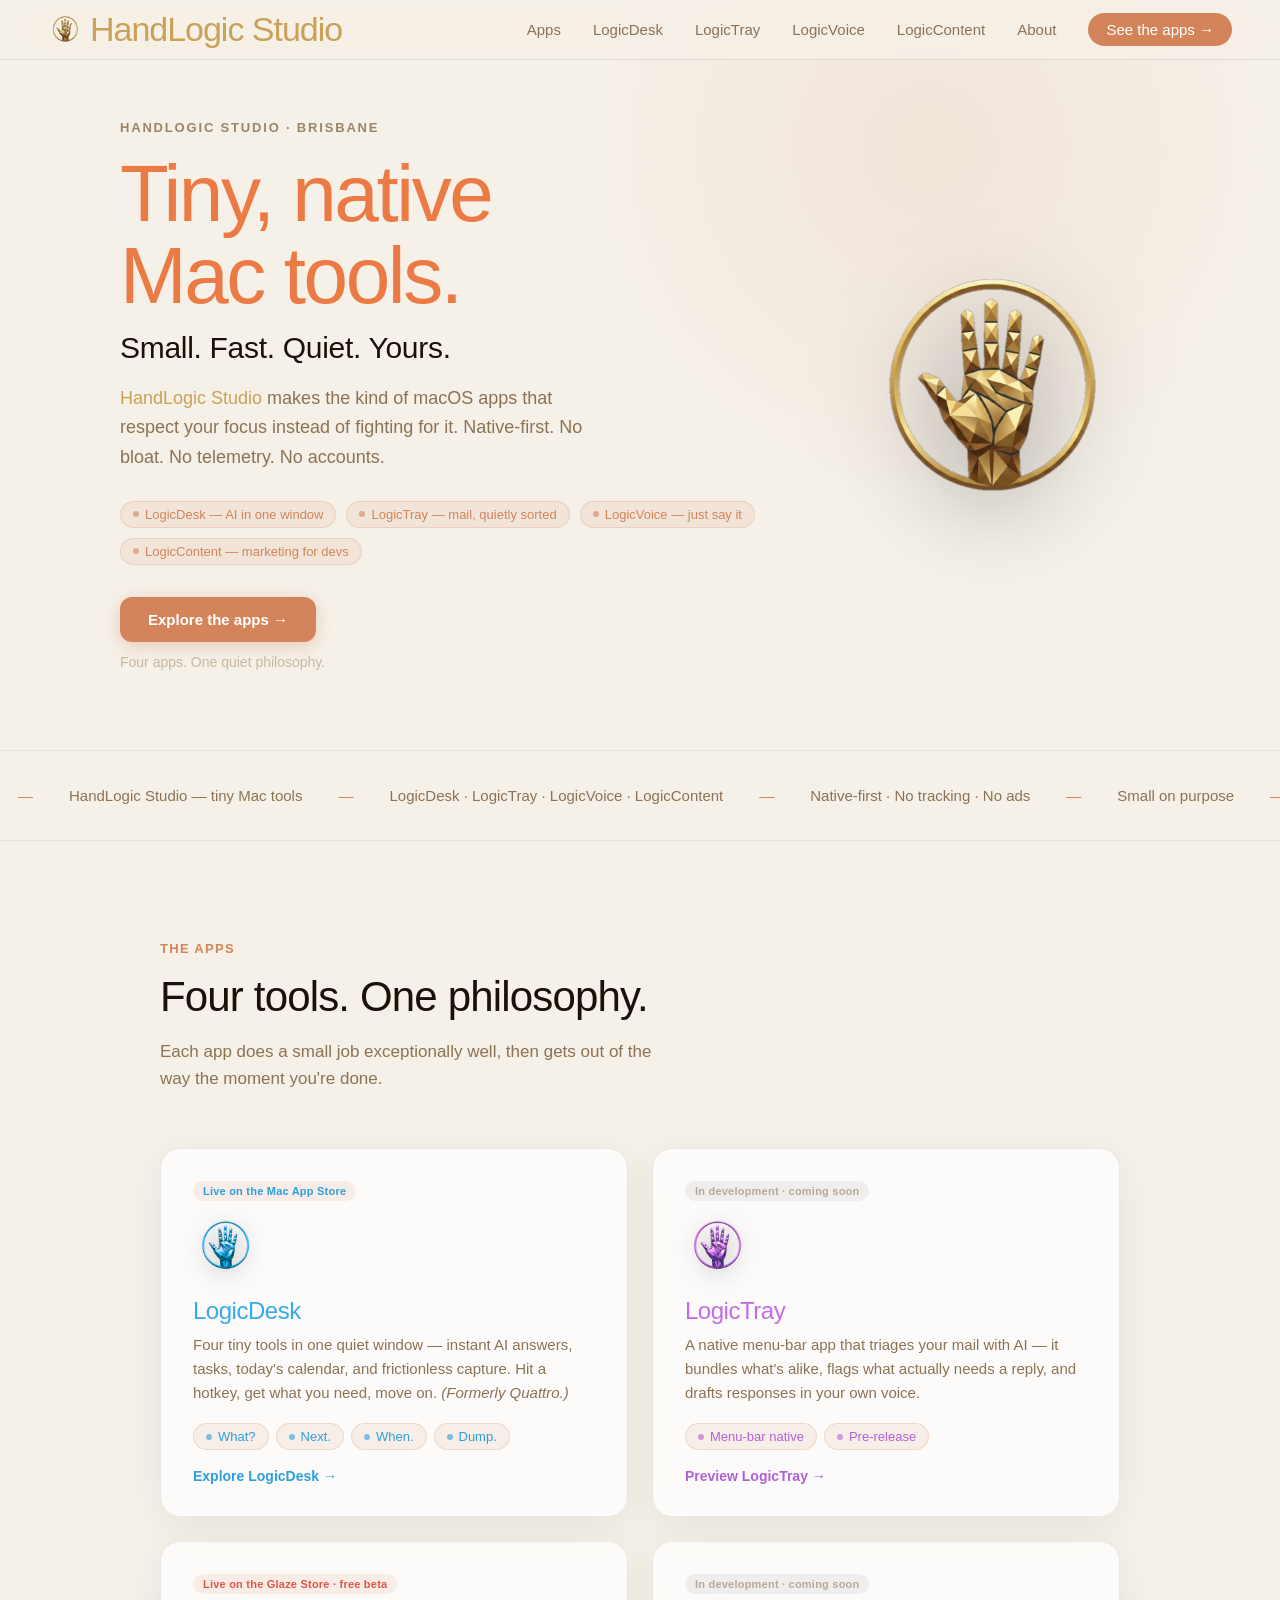
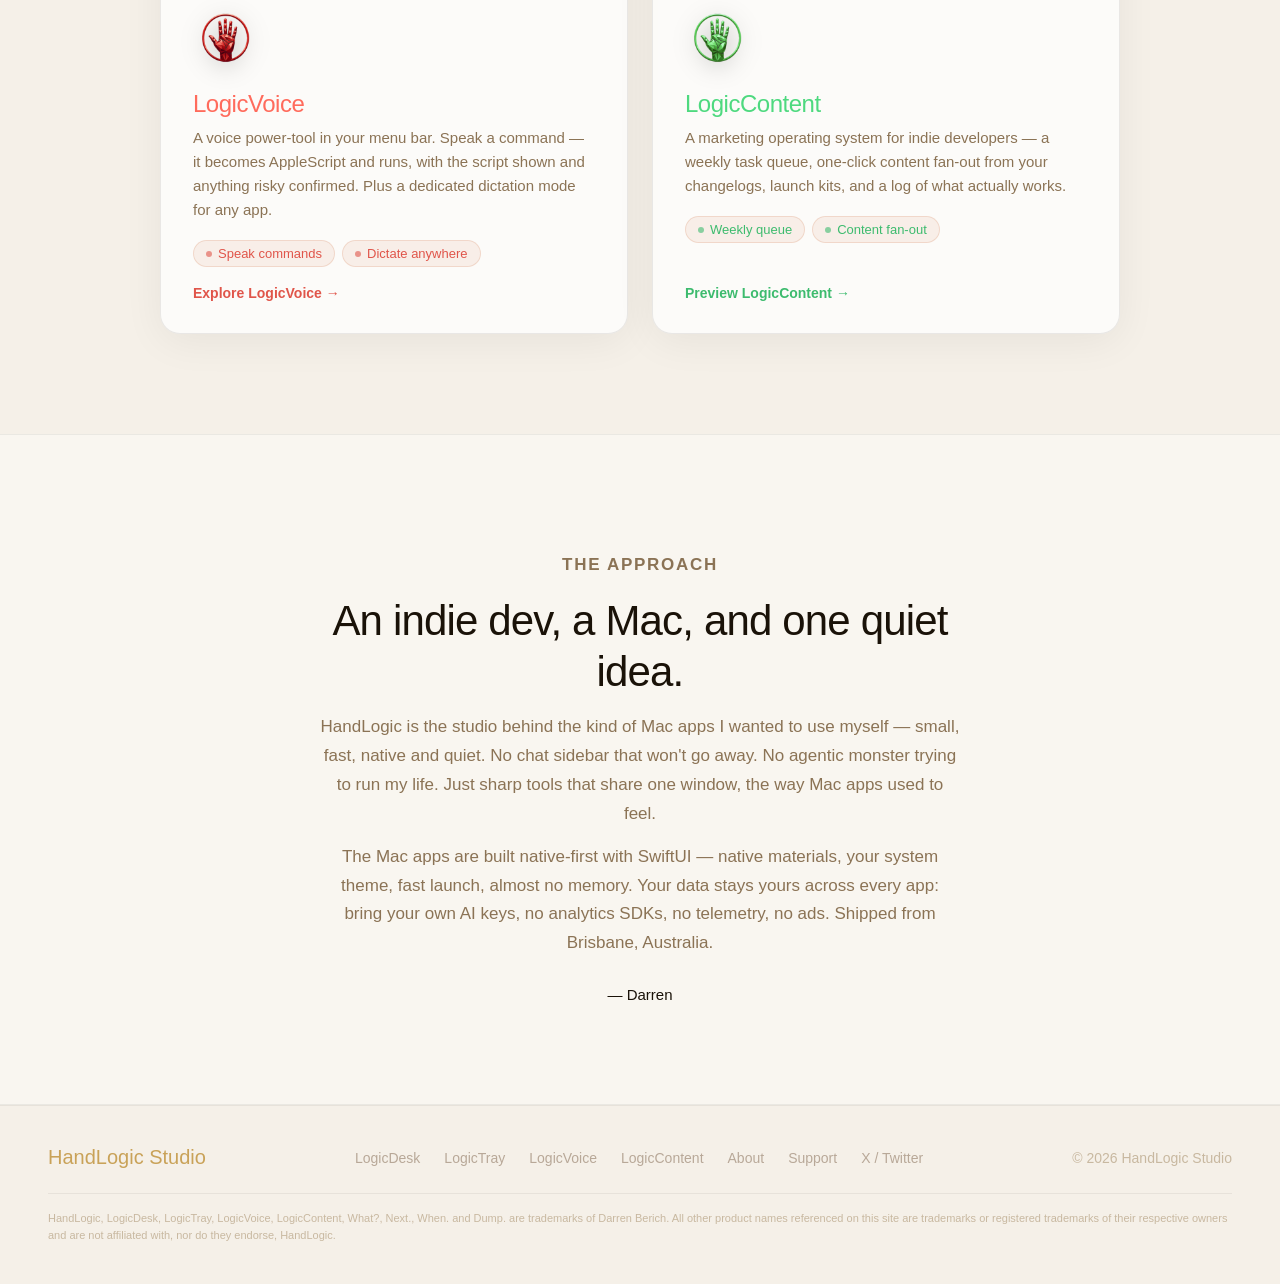
==== commit 41947074: "LogicVoice is live on the Glaze Store: link all CTAs; add in-dev ribbon to LogicContent Co-Authored-" ====
--- a/index.html
+++ b/index.html
@@ -102,7 +102,7 @@
         </a>
 
         <a href="logicvoice.html" class="app-card" style="--accent:#E0554A;--accent-hover:#C0392E;--accent-bright:#FF6B5C;">
-          <span class="app-status soon">Public beta · coming to the Glaze Store</span>
+          <span class="app-status">Live on the Glaze Store · free beta</span>
           <img src="icons/logicvoice-hand.png" alt="LogicVoice" class="app-ico" />
           <h3>LogicVoice</h3>
           <p>A voice power-tool in your menu bar. Speak a command — it becomes AppleScript and runs, with the script shown and anything risky confirmed. Plus a dedicated dictation mode for any app.</p>
--- a/handlogic.css
+++ b/handlogic.css
@@ -1058,6 +1058,10 @@
     .fade-up.visible { opacity: 1; transform: translateY(0); }
 
     /* ─── Responsive ──────────────────────────────────────── */
+    @media (max-width: 1150px) {
+      .nav-links { gap: 18px; }
+      nav .nav-cta { display: none; }
+    }
     @media (max-width: 860px) {
       nav { padding: 0 20px; }
       nav .nav-links { display: none; }
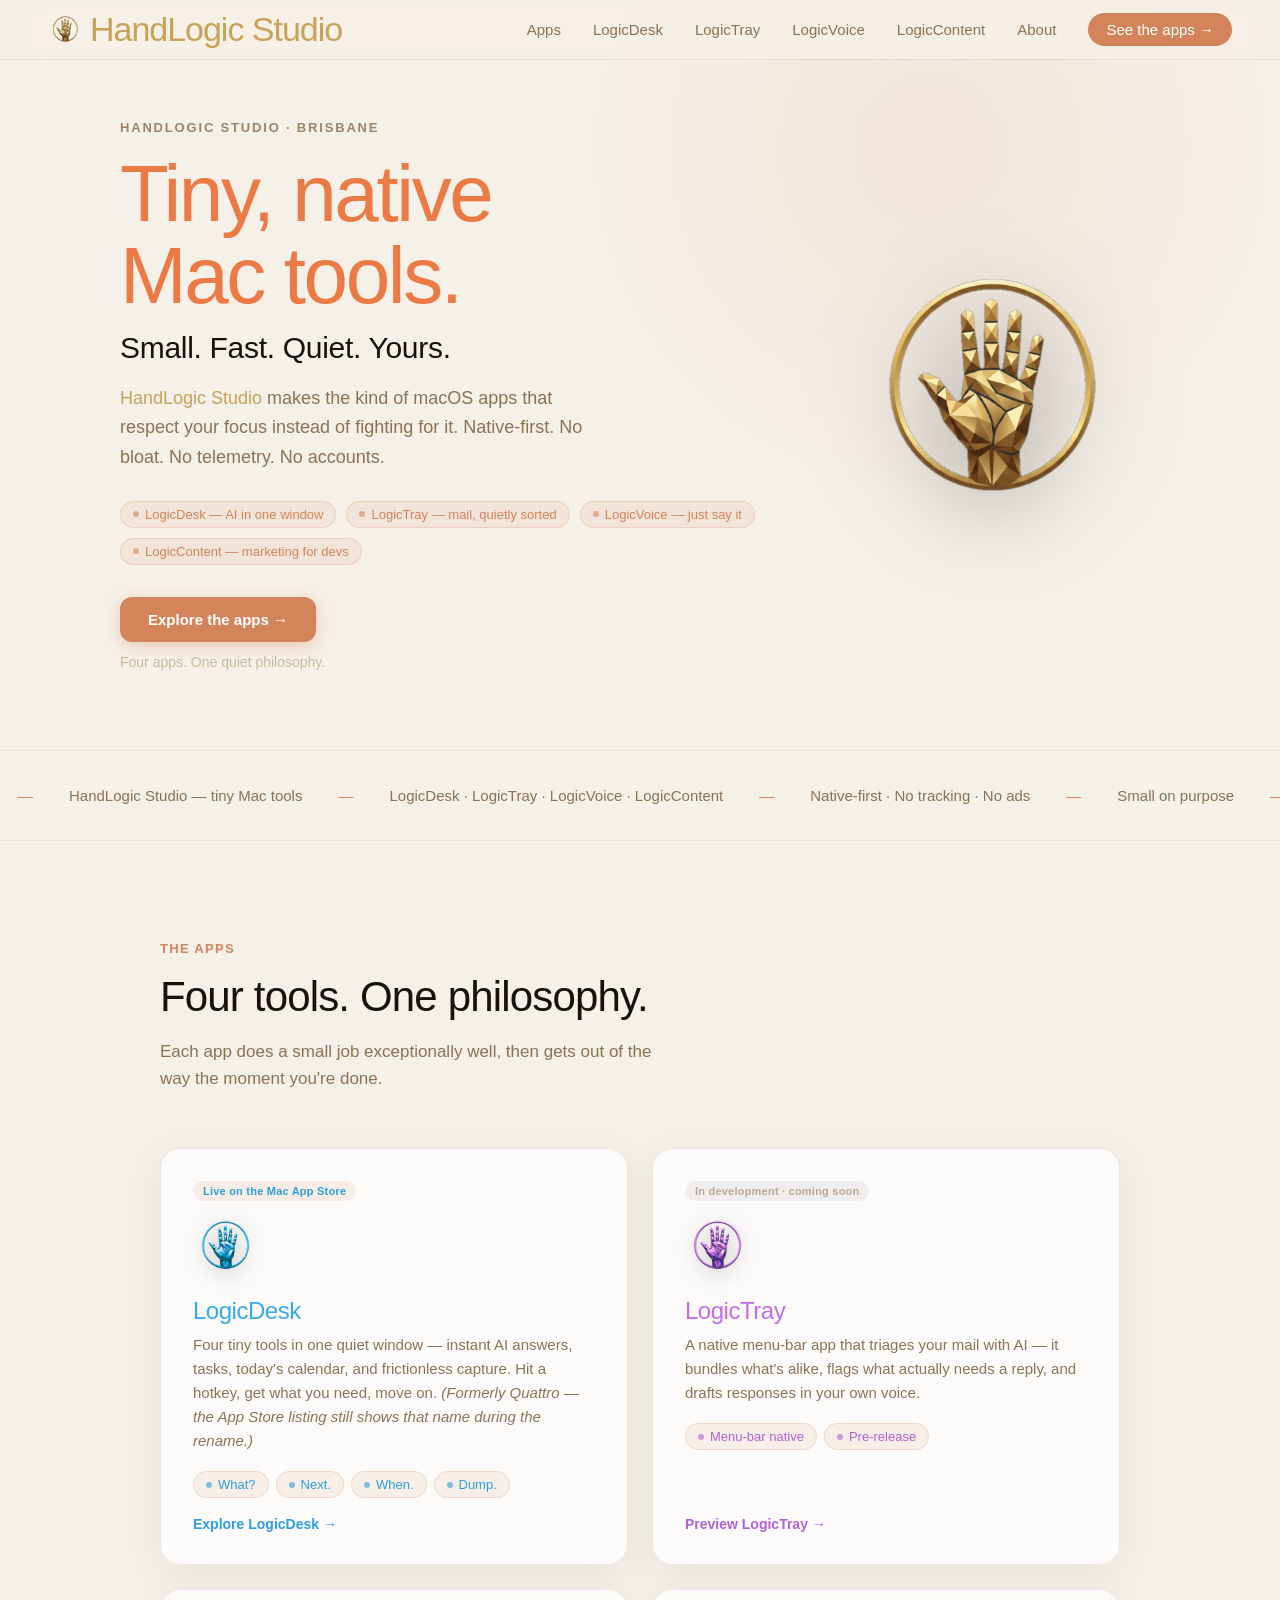
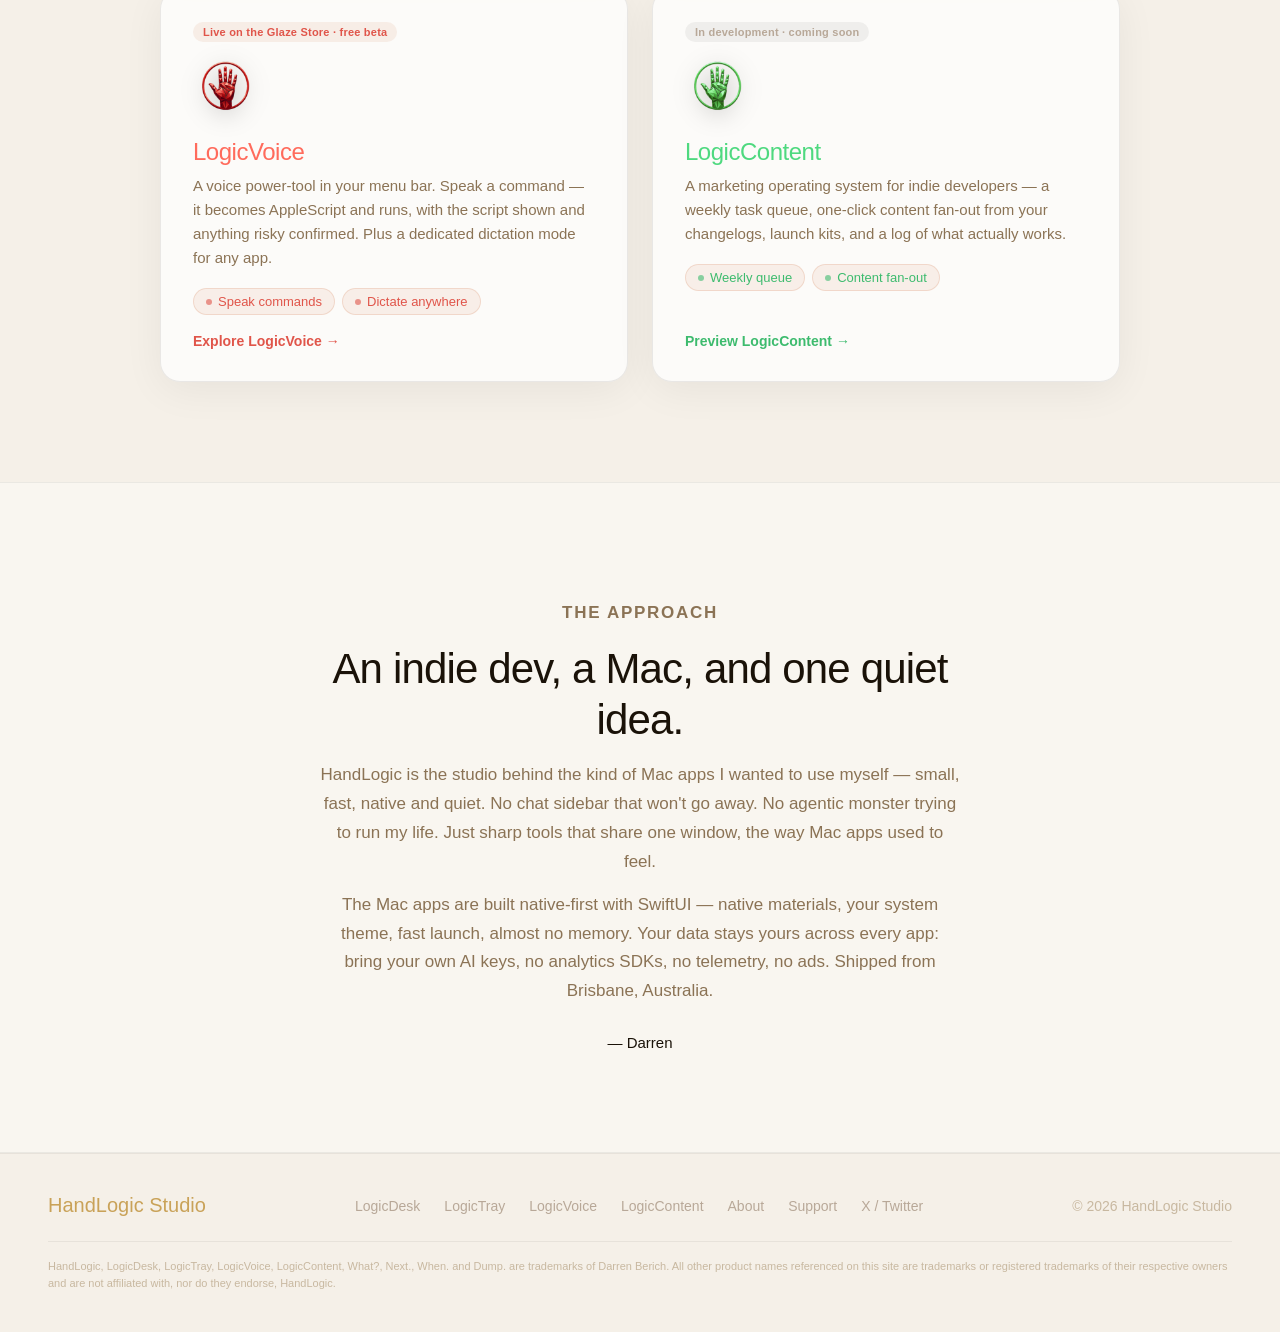
==== commit 8e6eb590: "Annotate that the App Store listing still shows Quattro during the rename Hero heads-up under the Lo" ====
--- a/index.html
+++ b/index.html
@@ -79,7 +79,7 @@
           <span class="app-status">Live on the Mac App Store</span>
           <img src="icons/logicdesk-hand.png" alt="LogicDesk" class="app-ico" />
           <h3>LogicDesk</h3>
-          <p>Four tiny tools in one quiet window — instant AI answers, tasks, today's calendar, and frictionless capture. Hit a hotkey, get what you need, move on. <em>(Formerly Quattro.)</em></p>
+          <p>Four tiny tools in one quiet window — instant AI answers, tasks, today's calendar, and frictionless capture. Hit a hotkey, get what you need, move on. <em>(Formerly Quattro — the App Store listing still shows that name during the rename.)</em></p>
           <div class="app-tools">
             <span class="tool-pill"><span class="tool-pill-dot"></span>What?</span>
             <span class="tool-pill"><span class="tool-pill-dot"></span>Next.</span>
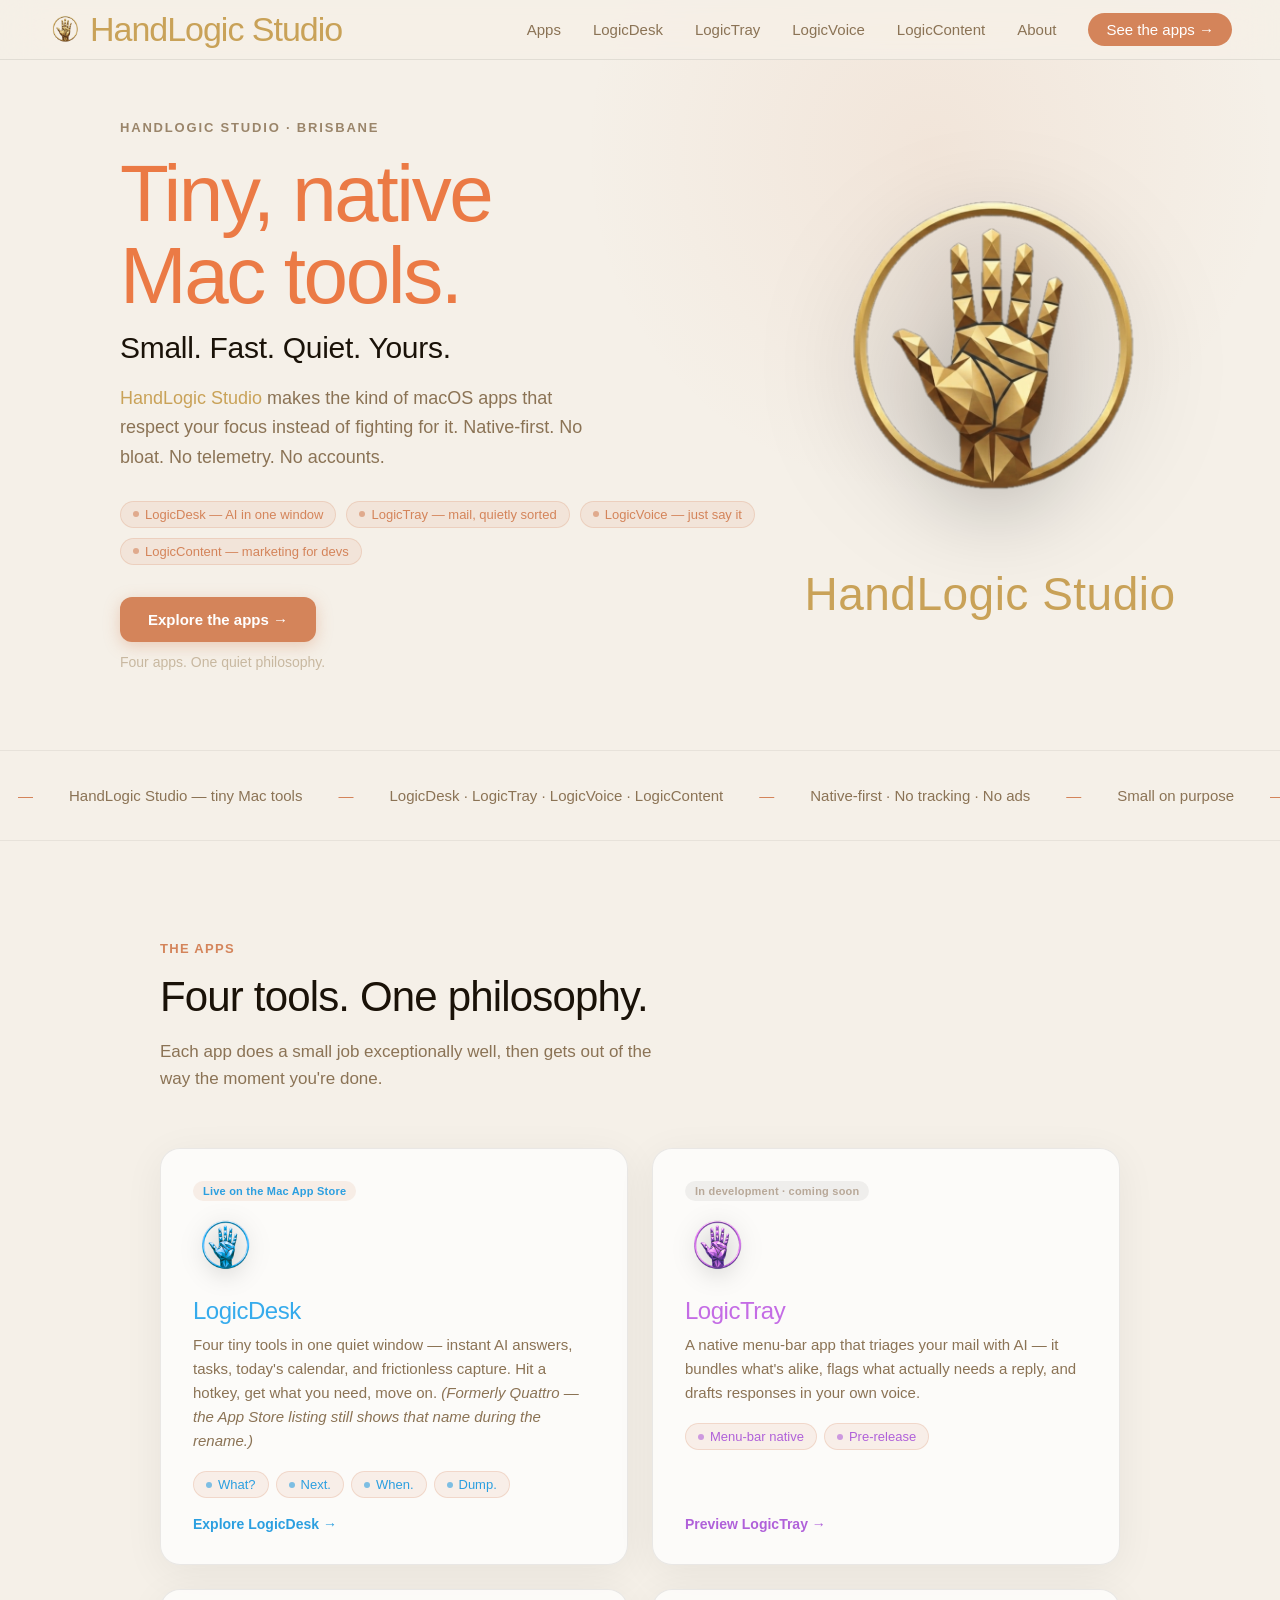
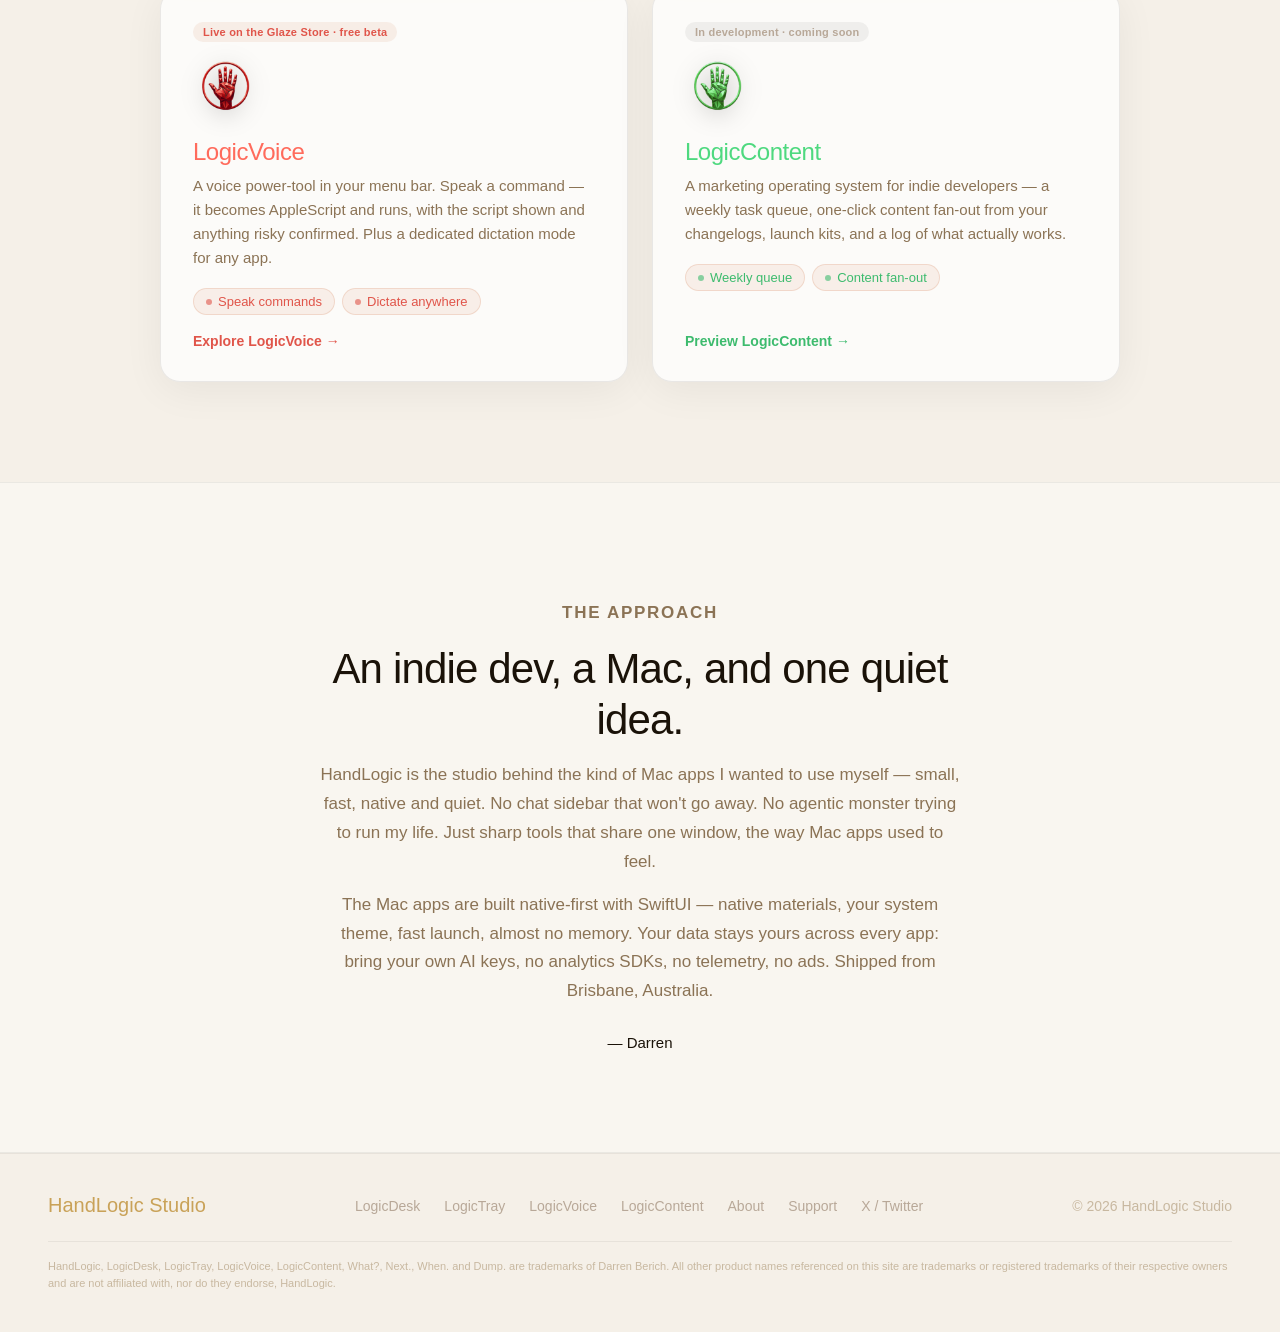
==== commit e25705be: "Bigger hero hand with the app wordmark beneath it on all hand-hero pages Co-Authored-By: Claude Fabl" ====
--- a/index.html
+++ b/index.html
@@ -56,7 +56,10 @@
       </div>
 
       <div class="hero-right">
-        <img src="icons/handlogic-hand.png" alt="HandLogic mark" class="hero-mark" />
+        <div class="hero-mark-wrap">
+          <img src="icons/handlogic-hand.png" alt="HandLogic mark" class="hero-mark" />
+          <p class="hero-mark-name" style="color:#C9A258;">HandLogic Studio</p>
+        </div>
       </div>
     </div>
   </section>
--- a/handlogic.css
+++ b/handlogic.css
@@ -1140,7 +1140,9 @@
 .app-card .app-tools { display: flex; flex-wrap: wrap; gap: 7px; margin-bottom: 18px; }
 
 /* Hero brand mark (home / LogicTray) */
-.hero-mark { width: 280px; height: 280px; object-fit: contain; filter: drop-shadow(0 18px 44px rgba(0,0,0,0.28)); }
+.hero-mark { width: 380px; height: 380px; object-fit: contain; filter: drop-shadow(0 18px 44px rgba(0,0,0,0.28)); }
+.hero-mark-wrap { display: flex; flex-direction: column; align-items: center; gap: 18px; }
+.hero-mark-name { font-size: 46px; font-weight: 300; letter-spacing: 0.5px; margin: 0; text-align: center; }
 
 /* TODO ribbon (prototype only) */
 .todo-ribbon {
@@ -1152,5 +1154,6 @@
 
 @media (max-width: 860px) {
   .apps-grid { grid-template-columns: 1fr; }
-  .hero-mark { width: 200px; height: 200px; }
+  .hero-mark { width: 220px; height: 220px; }
+  .hero-mark-name { font-size: 32px; }
 }
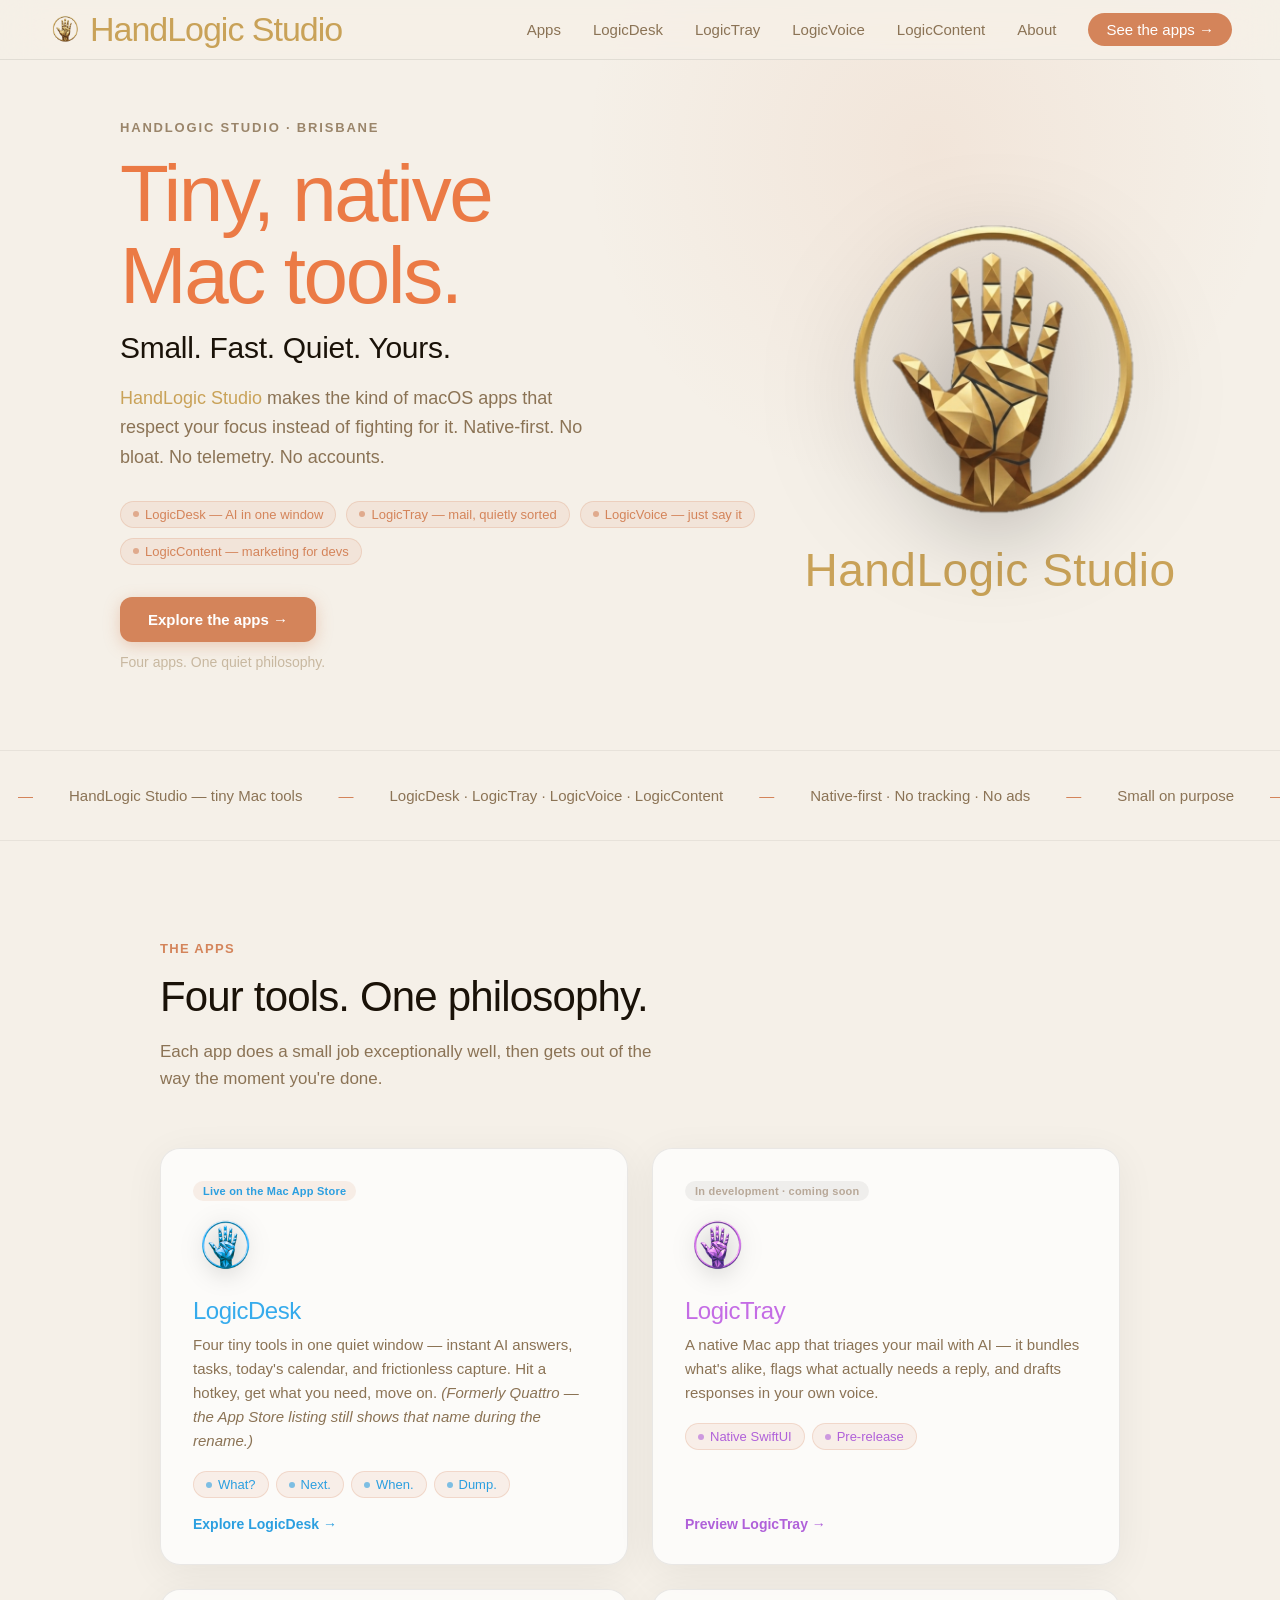
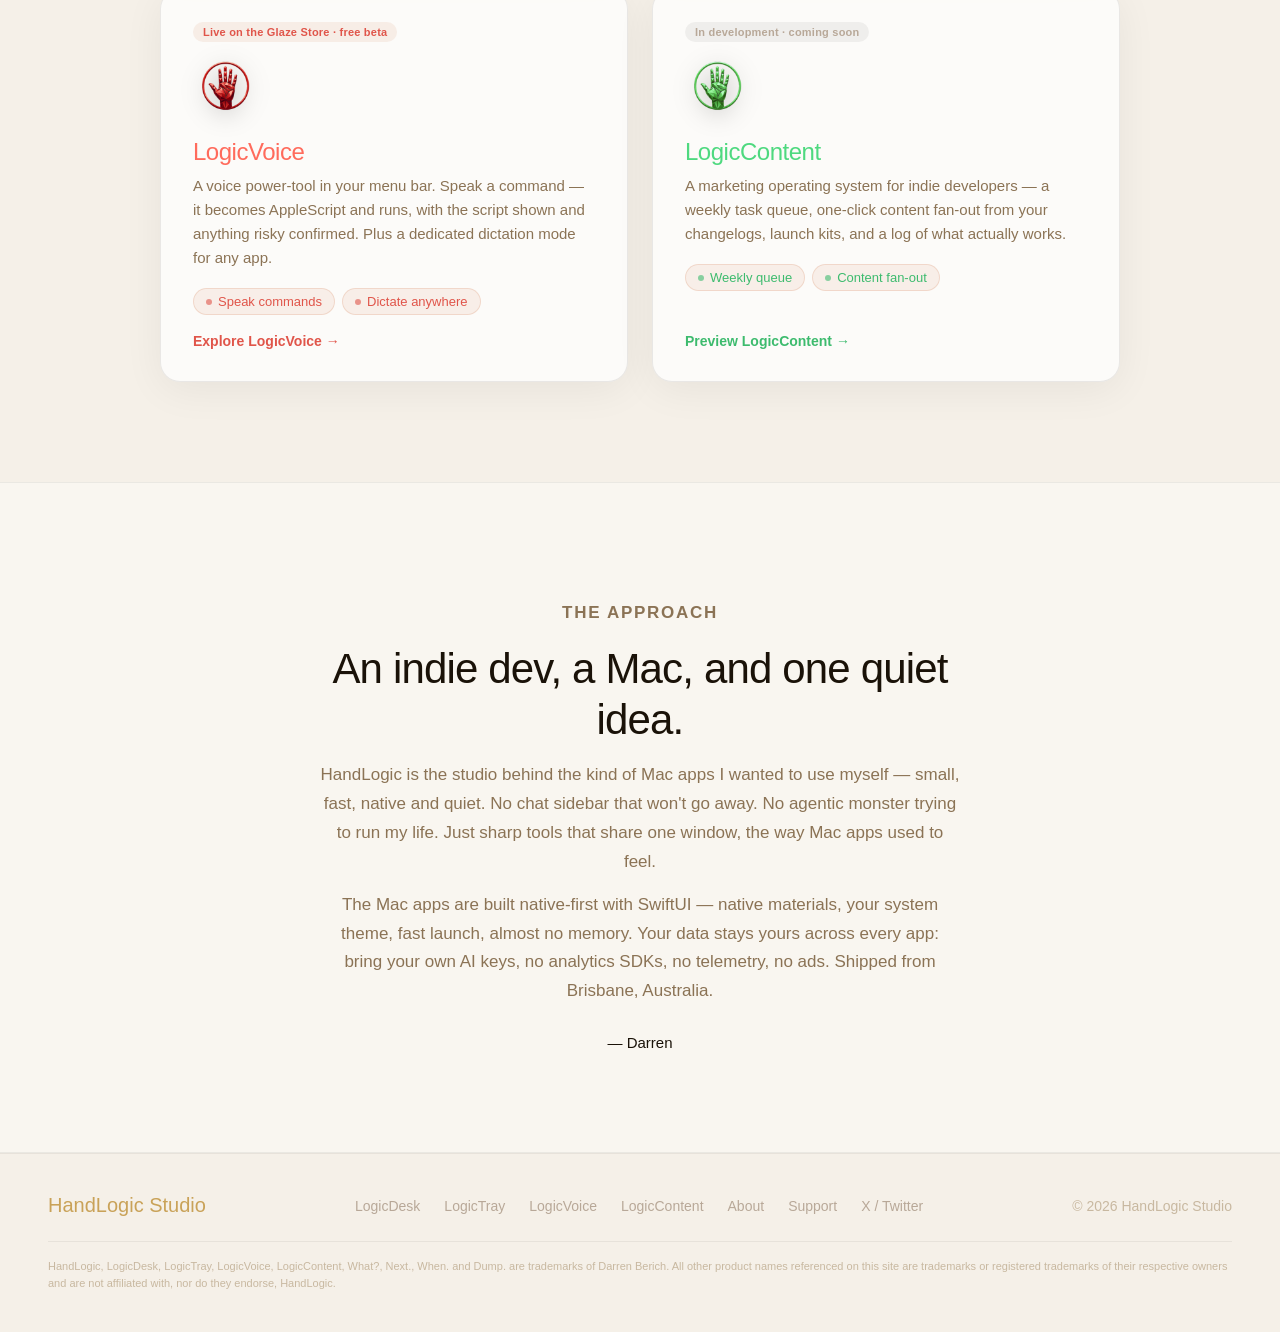
==== commit e65cfc16: "LogicTray is not a menu-bar app — correct the claim everywhere Co-Authored-By: Claude Fable 5 <norep" ====
--- a/index.html
+++ b/index.html
@@ -4,7 +4,7 @@
   <meta charset="UTF-8" />
   <meta name="viewport" content="width=device-width, initial-scale=1.0" />
   <title>HandLogic Studio — Tiny, native Mac tools that stay out of your way</title>
-  <meta name="description" content="HandLogic Studio builds small, fast macOS tools. LogicDesk — instant AI answers, tasks, calendar and capture in one quiet window. LogicTray — AI mail triage in the menu bar. LogicVoice — voice control + dictation. LogicContent — marketing for indie devs. Made by an indie dev in Brisbane." />
+  <meta name="description" content="HandLogic Studio builds small, fast macOS tools. LogicDesk — instant AI answers, tasks, calendar and capture in one quiet window. LogicTray — AI mail triage for your Mac. LogicVoice — voice control + dictation. LogicContent — marketing for indie devs. Made by an indie dev in Brisbane." />
   <meta property="og:type" content="website" />
   <meta property="og:title" content="HandLogic Studio — Tiny, native Mac tools" />
   <meta property="og:description" content="Small, fast macOS tools. LogicDesk, LogicTray, LogicVoice and LogicContent. Made by an indie dev in Brisbane." />
@@ -96,9 +96,9 @@
           <span class="app-status soon">In development · coming soon</span>
           <img src="icons/logictray-hand.png" alt="LogicTray" class="app-ico" />
           <h3>LogicTray</h3>
-          <p>A native menu-bar app that triages your mail with AI — it bundles what's alike, flags what actually needs a reply, and drafts responses in your own voice.</p>
+          <p>A native Mac app that triages your mail with AI — it bundles what's alike, flags what actually needs a reply, and drafts responses in your own voice.</p>
           <div class="app-tools">
-            <span class="tool-pill"><span class="tool-pill-dot"></span>Menu-bar native</span>
+            <span class="tool-pill"><span class="tool-pill-dot"></span>Native SwiftUI</span>
             <span class="tool-pill"><span class="tool-pill-dot"></span>Pre-release</span>
           </div>
           <span class="app-go">Preview LogicTray →</span>
--- a/handlogic.css
+++ b/handlogic.css
@@ -1141,8 +1141,8 @@
 
 /* Hero brand mark (home / LogicTray) */
 .hero-mark { width: 380px; height: 380px; object-fit: contain; filter: drop-shadow(0 18px 44px rgba(0,0,0,0.28)); }
-.hero-mark-wrap { display: flex; flex-direction: column; align-items: center; gap: 18px; }
-.hero-mark-name { font-size: 46px; font-weight: 300; letter-spacing: 0.5px; margin: 0; text-align: center; }
+.hero-mark-wrap { display: flex; flex-direction: column; align-items: center; gap: 0; }
+.hero-mark-name { font-size: 46px; font-weight: 300; letter-spacing: 0.5px; margin: -30px 0 0; text-align: center; }
 
 /* TODO ribbon (prototype only) */
 .todo-ribbon {
